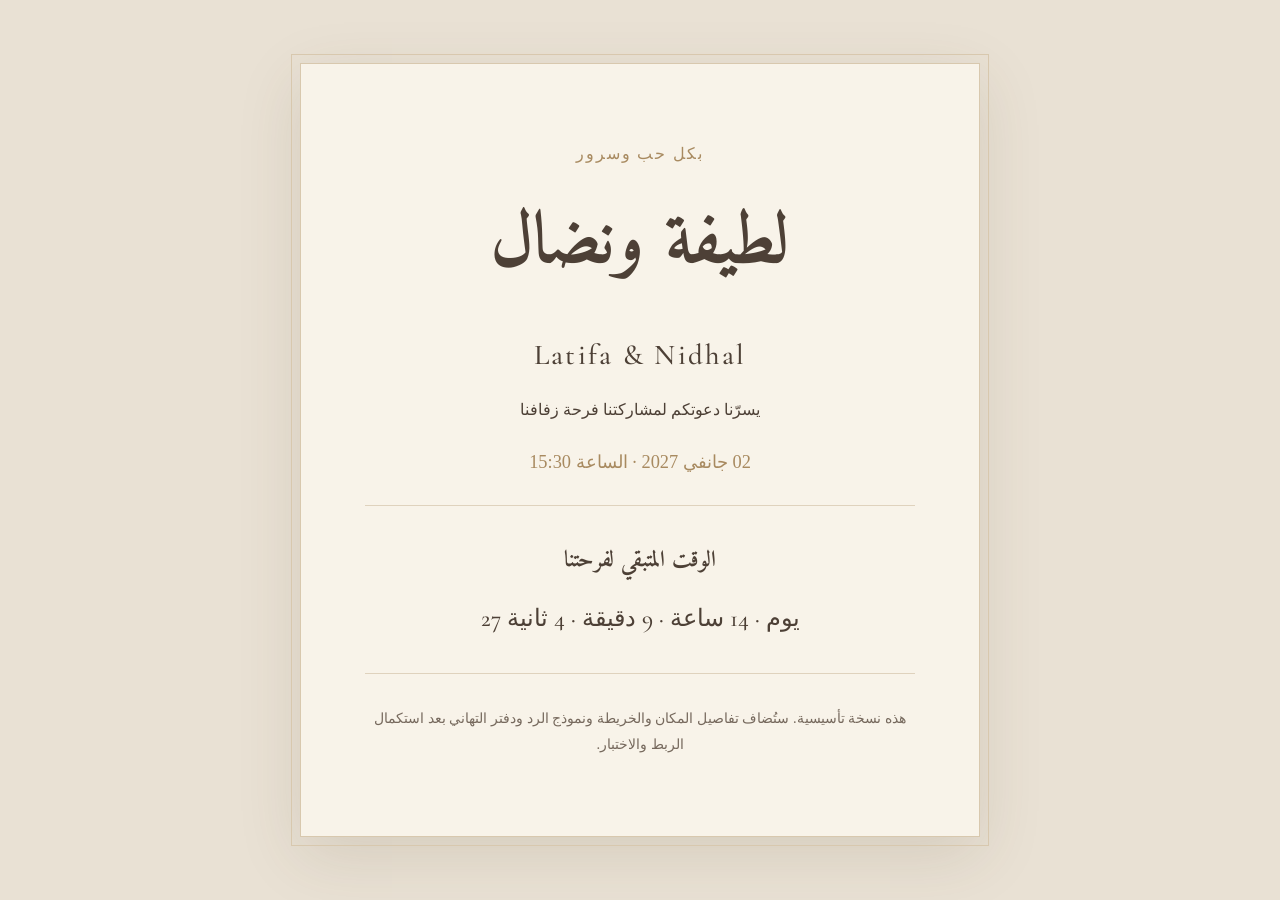
==== index.html @ d8f3ef2e "Add files via upload" ====
<!doctype html>
<html lang="ar" dir="rtl">
<head>
  <meta charset="utf-8">
  <meta name="viewport" content="width=device-width, initial-scale=1">
  <title>لطيفة ونضال | Latifa & Nidhal</title>
  <link rel="stylesheet" href="styles.css">
</head>
<body>
  <main class="invitation">
    <p class="eyebrow">بكل حب وسرور</p>
    <h1>لطيفة ونضال</h1>
    <p class="english">Latifa &amp; Nidhal</p>
    <p>يسرّنا دعوتكم لمشاركتنا فرحة زفافنا</p>
    <p class="date">02 جانفي 2027 · الساعة 15:30</p>
    <section class="countdown" aria-live="polite">
      <h2>الوقت المتبقي لفرحتنا</h2>
      <p id="countdown">قريباً…</p>
    </section>
    <p class="note">هذه نسخة تأسيسية. ستُضاف تفاصيل المكان والخريطة ونموذج الرد ودفتر التهاني بعد استكمال الربط والاختبار.</p>
  </main>
  <script src="config.js"></script>
  <script src="app.js"></script>
</body>
</html>
---- styles.css ----
@import url('https://fonts.googleapis.com/css2?family=Amiri:wght@400;700&family=Cormorant+Garamond:wght@400;500;600&display=swap');
:root { color-scheme: light; --paper:#f8f3e9; --ink:#4d4036; --gold:#a88a60; }
* { box-sizing:border-box; }
body { margin:0; min-height:100vh; display:grid; place-items:center; padding:24px; background:#e9e1d4; color:var(--ink); }
.invitation { width:min(100%,680px); padding:clamp(28px,7vw,64px); text-align:center; background:var(--paper); border:1px solid #d8c8ae; outline:1px solid #d8c8ae; outline-offset:8px; box-shadow:0 18px 60px #55452a22; }
.eyebrow { color:var(--gold); letter-spacing:.12em; }
h1 { margin:.25em 0; font:700 clamp(2.5rem,9vw,4.5rem) "Amiri",serif; }
.english { font:500 1.8rem "Cormorant Garamond",serif; letter-spacing:.08em; }
.date { margin:2rem 0; color:var(--gold); font-size:1.15rem; }
.countdown { margin:2rem auto; padding:1rem; border-block:1px solid #dfd2bd; }
.countdown h2 { font:700 1.4rem "Amiri",serif; }
#countdown { font:500 1.5rem "Cormorant Garamond",serif; direction:ltr; }
.note { margin-top:2rem; font-size:.9rem; line-height:1.8; color:#76695d; }
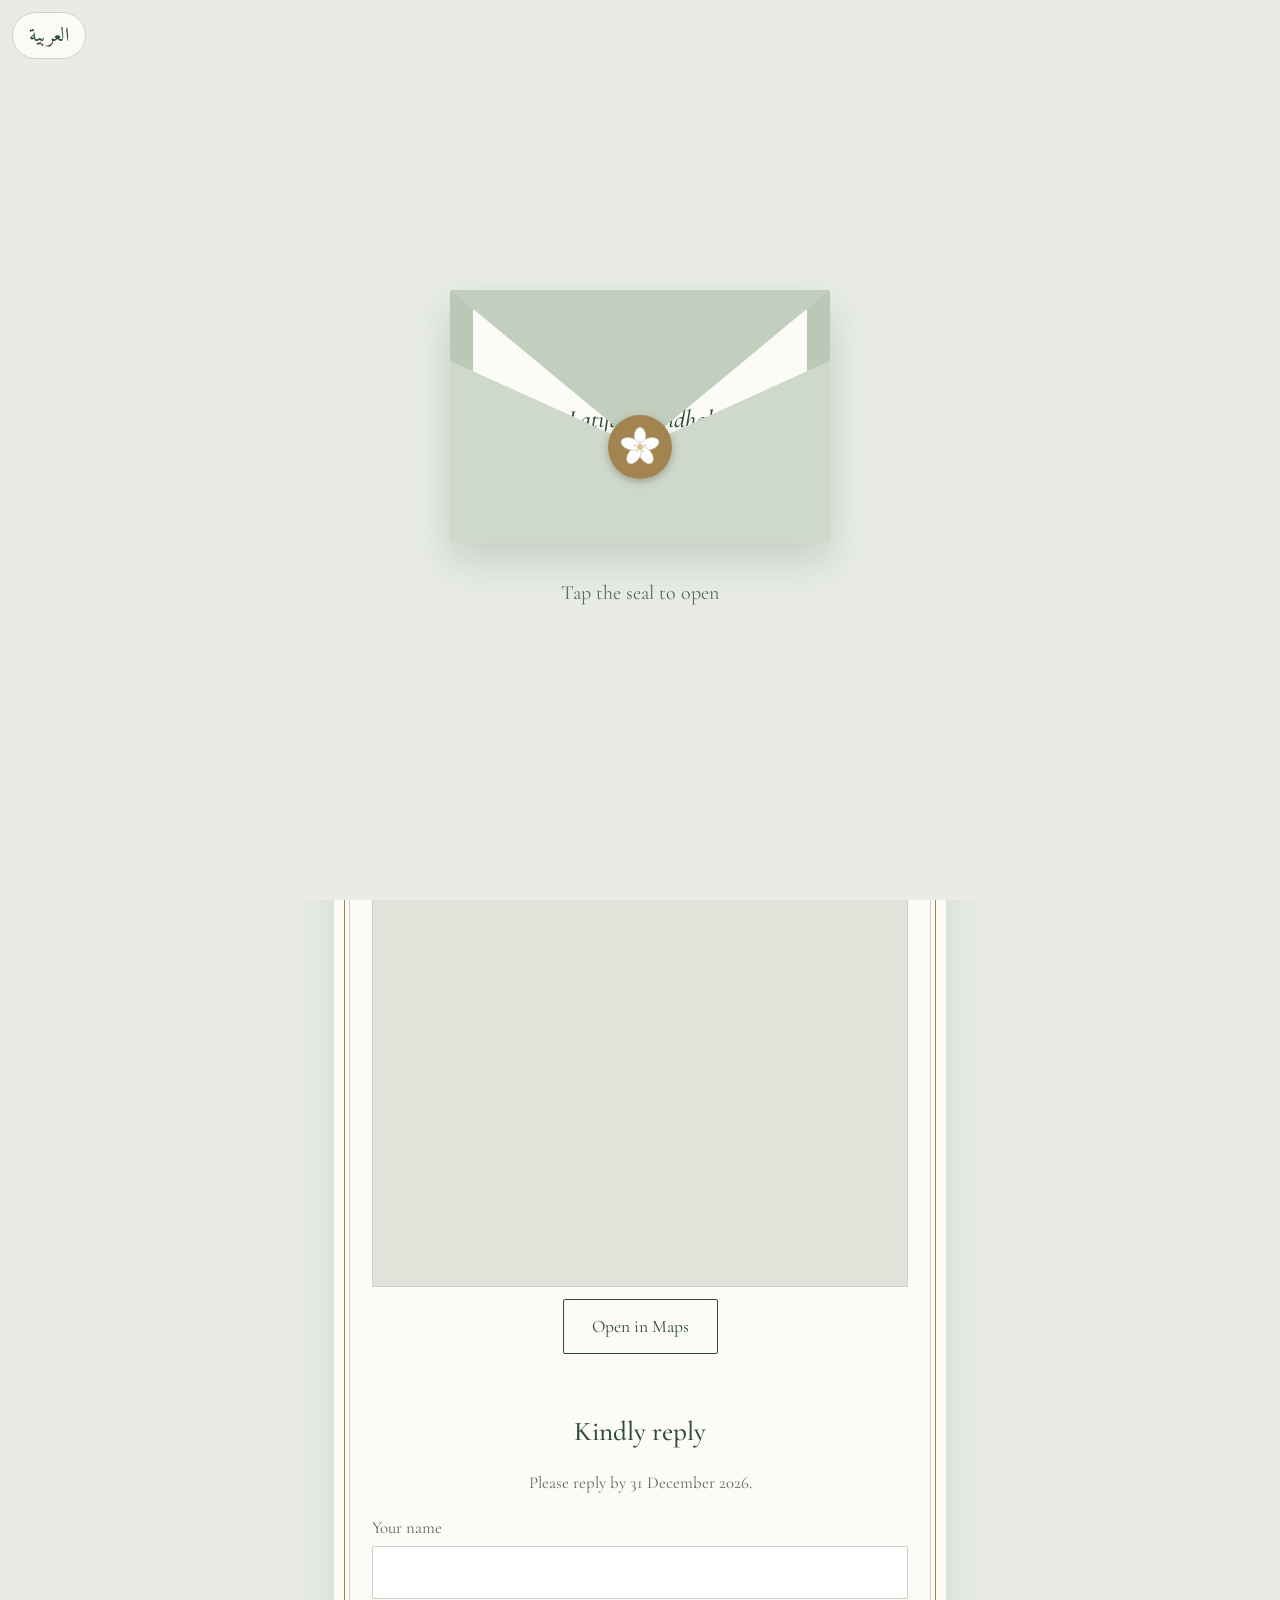
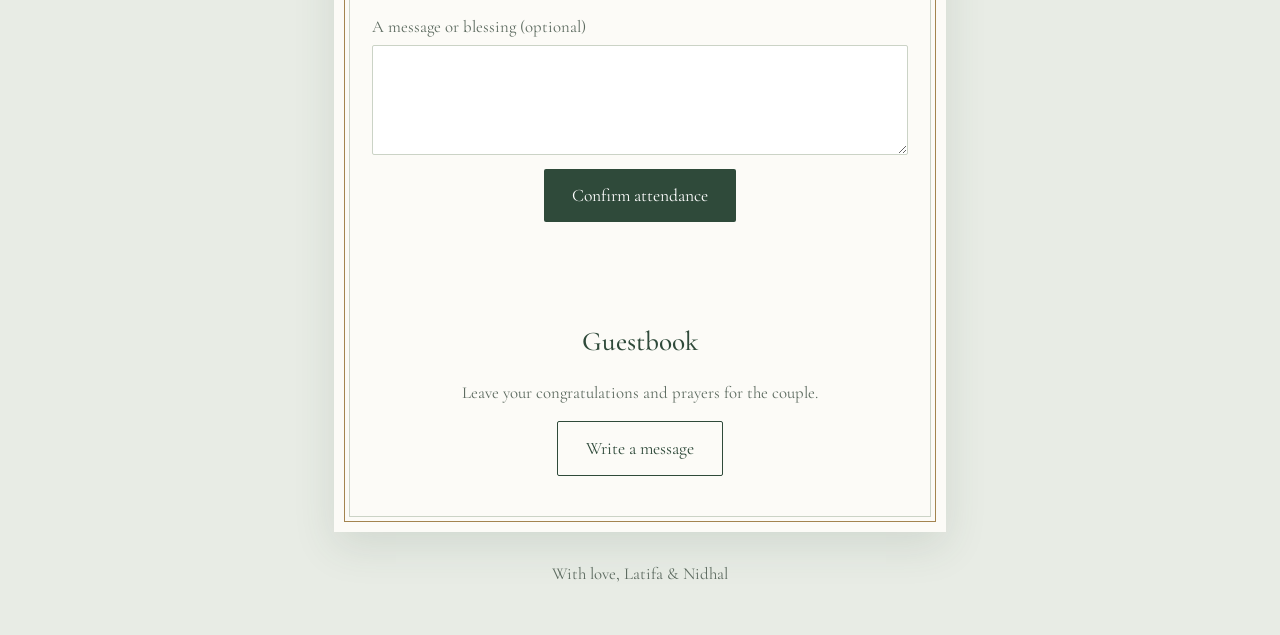
==== commit 86782048: "Add files via upload" ====
--- a/index.html
+++ b/index.html
@@ -1,25 +1,100 @@
-<!doctype html>
-<html lang="ar" dir="rtl">
+<!DOCTYPE html>
+<html lang="en" dir="ltr">
 <head>
-  <meta charset="utf-8">
-  <meta name="viewport" content="width=device-width, initial-scale=1">
-  <title>لطيفة ونضال | Latifa & Nidhal</title>
-  <link rel="stylesheet" href="styles.css">
+<meta charset="utf-8">
+<meta name="viewport" content="width=device-width, initial-scale=1">
+<title>Latifa & Nidhal · لطيفة ونضال</title>
+<meta name="description" content="Wedding invitation · دعوة زفاف">
+<link rel="preconnect" href="https://fonts.googleapis.com">
+<link rel="preconnect" href="https://fonts.gstatic.com" crossorigin>
+<link href="https://fonts.googleapis.com/css2?family=Amiri:wght@400;700&family=Cormorant+Garamond:ital,wght@0,400;0,500;0,600;1,400;1,500&display=swap" rel="stylesheet">
+<link rel="stylesheet" href="styles.css">
 </head>
-<body>
-  <main class="invitation">
-    <p class="eyebrow">بكل حب وسرور</p>
-    <h1>لطيفة ونضال</h1>
-    <p class="english">Latifa &amp; Nidhal</p>
-    <p>يسرّنا دعوتكم لمشاركتنا فرحة زفافنا</p>
-    <p class="date">02 جانفي 2027 · الساعة 15:30</p>
-    <section class="countdown" aria-live="polite">
-      <h2>الوقت المتبقي لفرحتنا</h2>
-      <p id="countdown">قريباً…</p>
-    </section>
-    <p class="note">هذه نسخة تأسيسية. ستُضاف تفاصيل المكان والخريطة ونموذج الرد ودفتر التهاني بعد استكمال الربط والاختبار.</p>
-  </main>
-  <script src="config.js"></script>
-  <script src="app.js"></script>
+<body class="locked">
+<svg width="0" height="0" style="position:absolute" aria-hidden="true"><defs>
+<symbol id="bloom" viewBox="-30 -30 60 60">
+<g fill="#fff" stroke="#b9c3b4" stroke-width=".8">
+<ellipse cx="0" cy="-14" rx="8" ry="13"/><ellipse cx="0" cy="-14" rx="8" ry="13" transform="rotate(72)"/><ellipse cx="0" cy="-14" rx="8" ry="13" transform="rotate(144)"/><ellipse cx="0" cy="-14" rx="8" ry="13" transform="rotate(216)"/><ellipse cx="0" cy="-14" rx="8" ry="13" transform="rotate(288)"/></g>
+<circle r="4" fill="#d9c28f"/><g fill="#a3844f"><circle cx="0" cy="-7" r=".9"/><circle cx="6.6" cy="-2" r=".9"/><circle cx="4" cy="5.6" r=".9"/><circle cx="-4" cy="5.6" r=".9"/><circle cx="-6.6" cy="-2" r=".9"/></g>
+</symbol></defs></svg>
+
+<div class="ctrl">
+<button id="lang" type="button" aria-label="Language">العربية</button>
+<button id="music" type="button" hidden data-i18n="musicOn">Music</button>
+</div>
+
+<div id="intro">
+<div>
+<div class="env" id="env">
+<div class="back"></div>
+<div class="card"><b data-i18n="names">Latifa &amp; Nidhal</b></div>
+<div class="front"></div>
+<div class="flap"></div>
+<button class="seal" id="seal" type="button" data-i18n-aria="open" aria-label="Open the invitation"><svg><use href="#bloom"/></svg></button>
+</div>
+<p data-i18n="tap">Tap the seal to open</p>
+</div>
+</div>
+
+<main>
+<div class="frame"><div class="frame-in"><div>
+
+<section>
+<svg class="bloom"><use href="#bloom"/></svg>
+<p class="small" data-i18n="invite">Together with their families</p>
+<h1 data-i18n="names">Latifa &amp; Nidhal</h1>
+<p data-i18n="invite2">invite you to celebrate their wedding</p>
+<p class="date" data-i18n="date">2 January 2027</p>
+<p data-i18n="time">at 3:30 PM</p>
+<div class="rule"></div>
+<p data-i18n="place">Flamingo Golf Course</p>
+<p class="small" data-i18n="city">Monastir, Tunisia</p>
+</section>
+
+<section>
+<h2 data-i18n="cdTitle">Counting down to our day</h2>
+<div class="cd" id="cd">
+<div><b id="d">0</b><span data-i18n="d">Days</span></div>
+<div><b id="h">00</b><span data-i18n="h">Hours</span></div>
+<div><b id="m">00</b><span data-i18n="m">Minutes</span></div>
+<div><b id="s">00</b><span data-i18n="s">Seconds</span></div>
+</div>
+</section>
+
+<section>
+<h2 data-i18n="where">The venue</h2>
+<div class="map"><iframe title="Map" loading="lazy" referrerpolicy="no-referrer-when-downgrade" src="https://www.google.com/maps?q=Flamingo+Golf+Course+Monastir+Tunisia&amp;z=14&amp;output=embed"></iframe></div>
+<a class="btn alt" target="_blank" rel="noopener" href="https://www.google.com/maps/search/?api=1&amp;query=Flamingo+Golf+Course+Monastir+Tunisia" data-i18n="openMap">Open in Maps</a>
+</section>
+
+<section>
+<h2 data-i18n="rsvpTitle">Kindly reply</h2>
+<p class="small" data-i18n="rsvpNote">Please reply by 31 December 2026.</p>
+<form id="rsvp">
+<label><span data-i18n="fName">Your name</span><input name="name" required minlength="2" maxlength="80" autocomplete="name"></label>
+<label><span data-i18n="fMsg">A message or blessing (optional)</span><textarea name="message" maxlength="600"></textarea></label>
+<button class="btn" type="submit" data-i18n="fBtn">Confirm attendance</button>
+<p class="msg" id="rsvpMsg" role="status"></p>
+</form>
+</section>
+
+<section>
+<h2 data-i18n="gbTitle">Guestbook</h2>
+<p class="small" data-i18n="gbText">Leave your congratulations and prayers for the couple.</p>
+<p style="margin-top:14px"><a class="btn alt" href="guestbook.html" data-i18n="gbBtn">Write a message</a></p>
+</section>
+
+<section id="photos" hidden>
+<h2 data-i18n="phTitle">Share your photos</h2>
+<p class="small" data-i18n="phText">Add the pictures you take at the celebration to our shared album.</p>
+<p style="margin-top:14px"><a class="btn alt" id="phLink" target="_blank" rel="noopener" href="#" data-i18n="phBtn">Open the album</a></p>
+</section>
+
+</div></div></div>
+<footer data-i18n="foot">With love, Latifa &amp; Nidhal</footer>
+</main>
+<audio id="bgm" loop preload="none"></audio>
+<script src="config.js"></script>
+<script src="app.js"></script>
 </body>
 </html>
--- a/styles.css
+++ b/styles.css
@@ -1,13 +1,66 @@
-@import url('https://fonts.googleapis.com/css2?family=Amiri:wght@400;700&family=Cormorant+Garamond:wght@400;500;600&display=swap');
-:root { color-scheme: light; --paper:#f8f3e9; --ink:#4d4036; --gold:#a88a60; }
-* { box-sizing:border-box; }
-body { margin:0; min-height:100vh; display:grid; place-items:center; padding:24px; background:#e9e1d4; color:var(--ink); }
-.invitation { width:min(100%,680px); padding:clamp(28px,7vw,64px); text-align:center; background:var(--paper); border:1px solid #d8c8ae; outline:1px solid #d8c8ae; outline-offset:8px; box-shadow:0 18px 60px #55452a22; }
-.eyebrow { color:var(--gold); letter-spacing:.12em; }
-h1 { margin:.25em 0; font:700 clamp(2.5rem,9vw,4.5rem) "Amiri",serif; }
-.english { font:500 1.8rem "Cormorant Garamond",serif; letter-spacing:.08em; }
-.date { margin:2rem 0; color:var(--gold); font-size:1.15rem; }
-.countdown { margin:2rem auto; padding:1rem; border-block:1px solid #dfd2bd; }
-.countdown h2 { font:700 1.4rem "Amiri",serif; }
-#countdown { font:500 1.5rem "Cormorant Garamond",serif; direction:ltr; }
-.note { margin-top:2rem; font-size:.9rem; line-height:1.8; color:#76695d; }
+:root{--mist:#e8ece5;--paper:#fcfbf7;--green:#2f4a3a;--brass:#a3844f;--ink:#26302a;--soft:#5d6b60;--line:#cbd3c6;--serif:'Cormorant Garamond','Amiri',Georgia,serif}
+[lang=ar]{--serif:'Amiri','Cormorant Garamond',serif}
+*{box-sizing:border-box}
+html{scroll-behavior:smooth}
+body{margin:0;background:var(--mist);color:var(--ink);font-family:var(--serif);font-size:20px;line-height:1.65;-webkit-text-size-adjust:100%}
+body.locked{overflow:hidden}
+h1,h2,h3,p{margin:0}
+a{color:var(--green)}
+button,input,textarea{font:inherit;color:inherit}
+:focus-visible{outline:2px solid var(--brass);outline-offset:3px}
+.bloom{width:56px;height:56px;display:block;margin:0 auto}
+
+/* top controls */
+.ctrl{position:fixed;top:12px;inset-inline:12px;display:flex;justify-content:space-between;z-index:60;pointer-events:none}
+.ctrl button{pointer-events:auto;background:rgba(252,251,247,.92);border:1px solid var(--line);border-radius:999px;padding:6px 16px;cursor:pointer;color:var(--green);min-height:40px}
+#music[hidden]{display:none}
+
+/* envelope */
+#intro{position:fixed;inset:0;z-index:50;display:grid;place-items:center;background:var(--mist);transition:opacity 1s ease .9s,visibility 0s linear 1.9s}
+#intro.done{opacity:0;visibility:hidden}
+#intro p{text-align:center;color:var(--soft);margin-top:34px}
+.env{position:relative;width:min(86vw,380px);aspect-ratio:3/2;perspective:1000px;direction:ltr}
+.env .back{position:absolute;inset:0;background:#bcc8b7;border-radius:3px;box-shadow:0 18px 40px rgba(47,74,58,.18)}
+.env .card{position:absolute;left:6%;right:6%;top:8%;bottom:6%;background:var(--paper);display:grid;place-content:center;text-align:center;z-index:2;transition:transform 1.1s cubic-bezier(.5,0,.2,1) .55s;padding:8px}
+.env .card b{font-weight:500;font-style:italic;font-size:1.55rem;color:var(--green)}
+.env .front{position:absolute;inset:0;background:#cfd9cb;clip-path:polygon(0 28%,50% 62%,100% 28%,100% 100%,0 100%);z-index:3}
+.env .flap{position:absolute;inset:0;background:#c3cfbe;clip-path:polygon(0 0,100% 0,50% 62%);transform-origin:50% 0;z-index:4;transition:transform .7s ease,z-index 0s .35s}
+.env .seal{position:absolute;left:50%;top:62%;width:64px;height:64px;margin:-32px 0 0 -32px;border-radius:50%;border:0;background:var(--brass);z-index:5;cursor:pointer;display:grid;place-items:center;transition:opacity .4s;box-shadow:0 3px 8px rgba(0,0,0,.25)}
+.env .seal svg{width:44px;height:44px}
+.env.open .flap{transform:rotateX(180deg);z-index:1}
+.env.open .seal{opacity:0;pointer-events:none}
+.env.open .card{transform:translateY(-70%) scale(1.04)}
+
+/* invitation */
+main{max-width:640px;margin:0 auto;padding:68px 14px 48px}
+.frame{background:var(--paper);padding:10px;box-shadow:0 14px 40px rgba(47,74,58,.12)}
+.frame-in{border:1px solid var(--brass);padding:4px}
+.frame-in>div{border:1px solid var(--line);padding:46px 22px 40px;text-align:center}
+section+section{margin-top:56px}
+.small{color:var(--soft);font-size:1.05rem}
+h1{font-weight:500;font-size:clamp(2.7rem,12vw,4.2rem);line-height:1.1;color:var(--green);margin:18px 0 10px;font-style:italic}
+[lang=ar] h1{font-style:normal;font-weight:700}
+h2{font-weight:500;font-size:1.7rem;color:var(--green);margin-bottom:14px}
+.date{font-size:1.6rem;margin-top:22px}
+.rule{width:64px;height:1px;background:var(--brass);margin:26px auto}
+
+.cd{display:grid;grid-template-columns:repeat(4,1fr);gap:6px;margin-top:6px}
+.cd div{border-top:1px solid var(--brass);padding-top:10px}
+.cd b{display:block;font-weight:500;font-size:clamp(2rem,10vw,3rem);line-height:1.1;color:var(--green);font-variant-numeric:tabular-nums;direction:ltr;unicode-bidi:isolate}
+.cd span{display:block;font-size:1.05rem;color:var(--soft)}
+
+.map{border:1px solid var(--line);margin:18px 0 12px;aspect-ratio:4/3;background:#dfe3da}
+.map iframe{width:100%;height:100%;border:0;display:block}
+
+form{display:grid;gap:14px;text-align:start;margin-top:18px}
+label{display:grid;gap:4px;font-size:1.05rem;color:var(--soft)}
+input,textarea{background:#fff;border:1px solid var(--line);border-radius:2px;padding:11px 12px;width:100%;font-size:1.1rem}
+textarea{min-height:110px;resize:vertical}
+.btn{display:inline-block;background:var(--green);color:#fff;text-decoration:none;border:0;border-radius:2px;padding:12px 28px;cursor:pointer;font-size:1.1rem;justify-self:center;min-height:46px}
+.btn:disabled{opacity:.6}
+.btn.alt{background:transparent;color:var(--green);border:1px solid var(--green)}
+.msg{min-height:1.6em;text-align:center;font-size:1.1rem}
+.msg.ok{color:var(--green)}.msg.bad{color:#8a3b2e}
+footer{text-align:center;color:var(--soft);margin-top:28px;font-size:1.05rem}
+.plain{max-width:640px;margin:0 auto;padding:68px 14px 48px}
+@media (prefers-reduced-motion:reduce){*{transition-duration:.01s!important;transition-delay:0s!important;scroll-behavior:auto!important}}
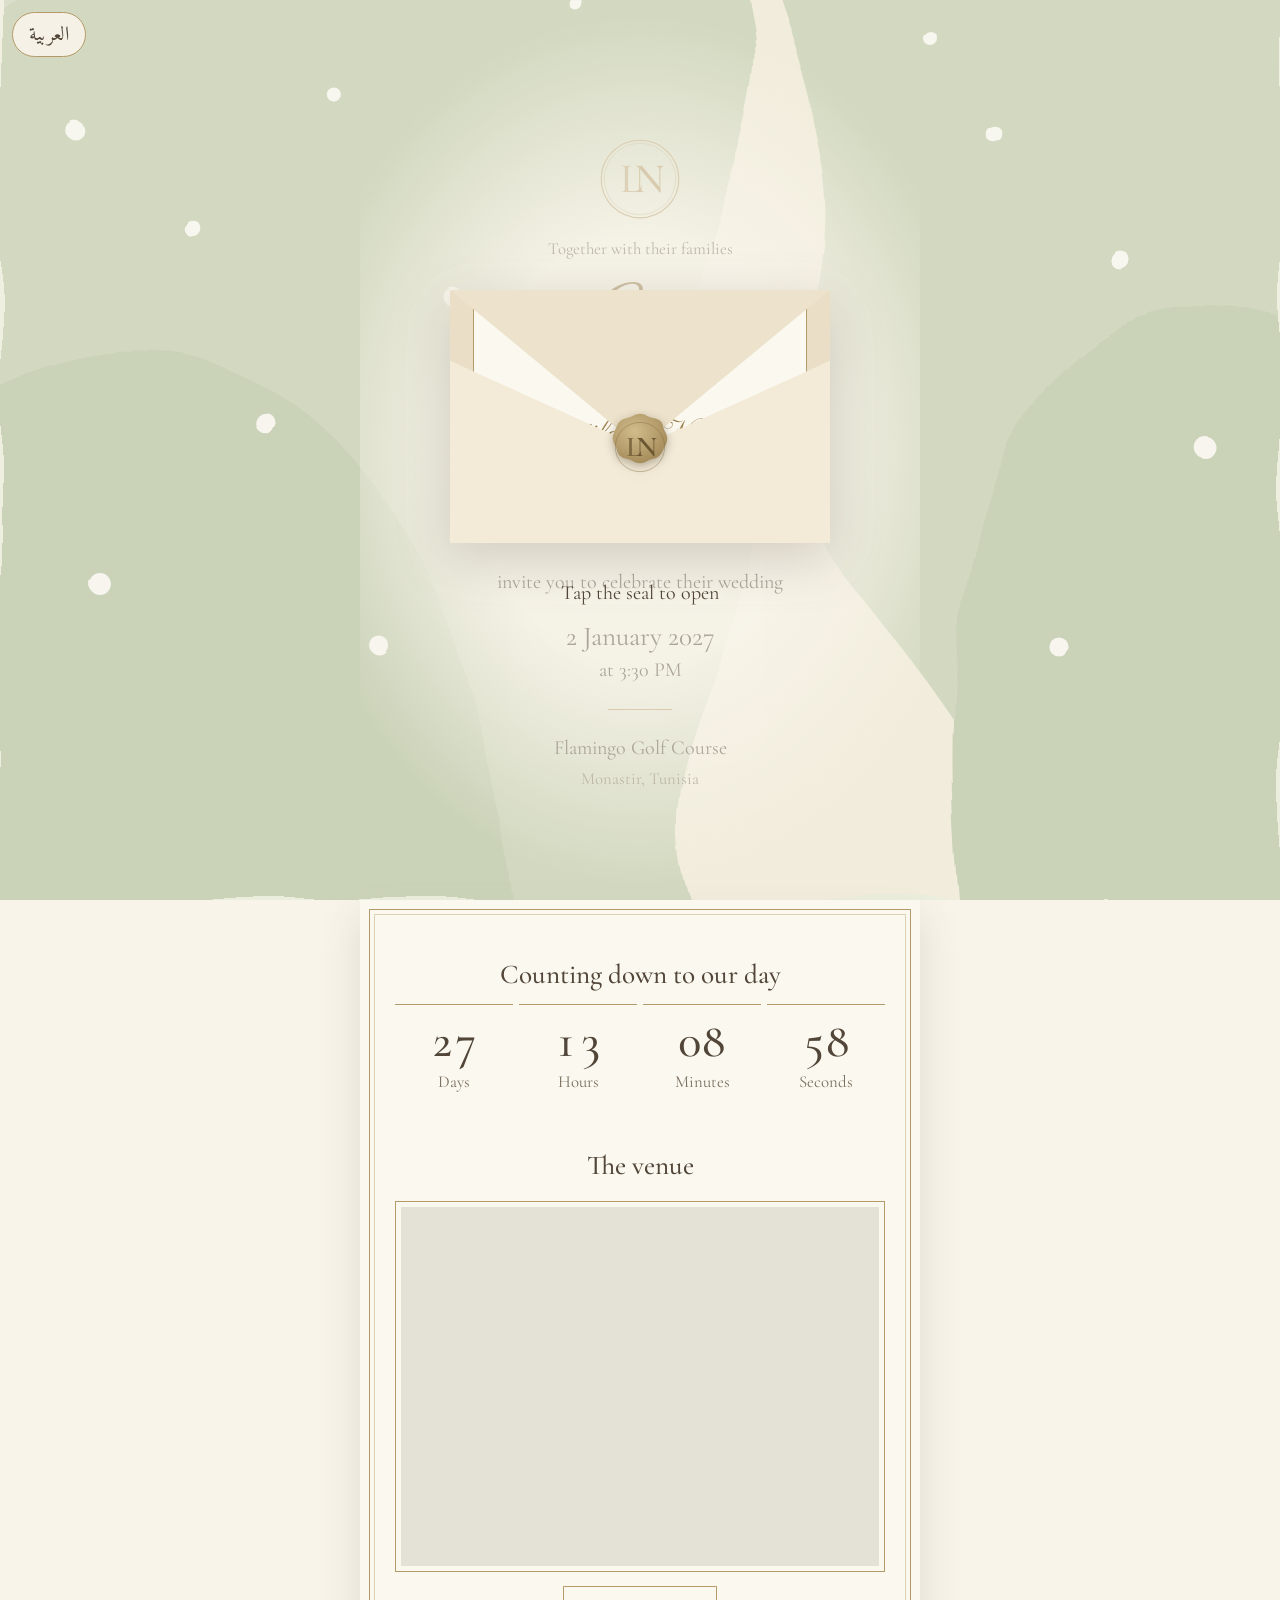
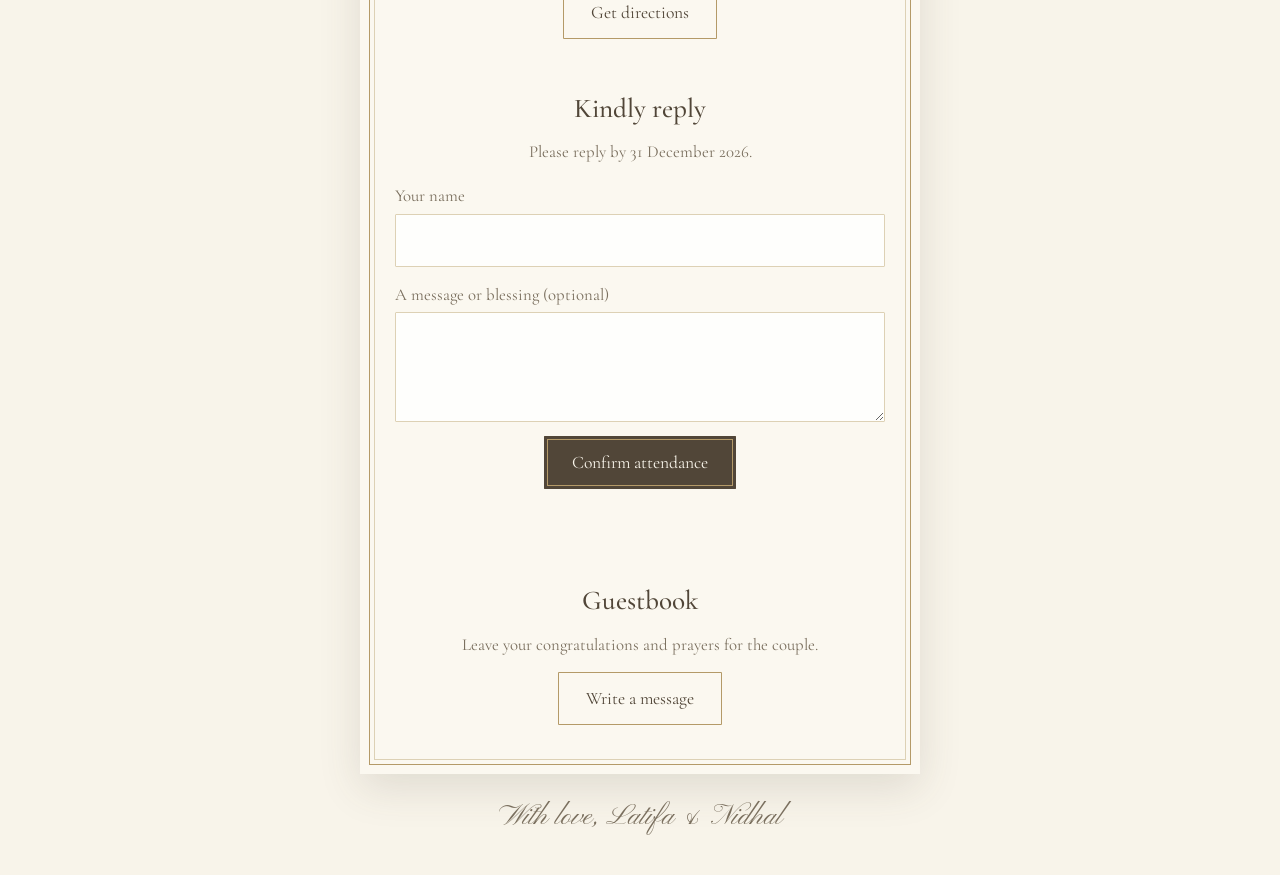
==== commit 179f99f3: "Add files via upload" ====
--- a/index.html
+++ b/index.html
@@ -7,42 +7,53 @@
 <meta name="description" content="Wedding invitation · دعوة زفاف">
 <link rel="preconnect" href="https://fonts.googleapis.com">
 <link rel="preconnect" href="https://fonts.gstatic.com" crossorigin>
-<link href="https://fonts.googleapis.com/css2?family=Amiri:wght@400;700&family=Cormorant+Garamond:ital,wght@0,400;0,500;0,600;1,400;1,500&display=swap" rel="stylesheet">
+<link href="https://fonts.googleapis.com/css2?family=Amiri:wght@400;700&family=Aref+Ruqaa:wght@400;700&family=Cormorant+Garamond:wght@400;500;600&family=Pinyon+Script&display=swap" rel="stylesheet">
 <link rel="stylesheet" href="styles.css">
 </head>
 <body class="locked">
+<img class="garden" src="garden.svg" alt="">
 <svg width="0" height="0" style="position:absolute" aria-hidden="true"><defs>
 <symbol id="bloom" viewBox="-30 -30 60 60">
-<g fill="#fff" stroke="#b9c3b4" stroke-width=".8">
+<g fill="#fff" stroke="#B9C3AE" stroke-width=".7">
 <ellipse cx="0" cy="-14" rx="8" ry="13"/><ellipse cx="0" cy="-14" rx="8" ry="13" transform="rotate(72)"/><ellipse cx="0" cy="-14" rx="8" ry="13" transform="rotate(144)"/><ellipse cx="0" cy="-14" rx="8" ry="13" transform="rotate(216)"/><ellipse cx="0" cy="-14" rx="8" ry="13" transform="rotate(288)"/></g>
-<circle r="4" fill="#d9c28f"/><g fill="#a3844f"><circle cx="0" cy="-7" r=".9"/><circle cx="6.6" cy="-2" r=".9"/><circle cx="4" cy="5.6" r=".9"/><circle cx="-4" cy="5.6" r=".9"/><circle cx="-6.6" cy="-2" r=".9"/></g>
+<circle r="4" fill="#E3D3A8"/><g fill="#B49A68"><circle cx="0" cy="-7" r=".9"/><circle cx="6.6" cy="-2" r=".9"/><circle cx="4" cy="5.6" r=".9"/><circle cx="-4" cy="5.6" r=".9"/><circle cx="-6.6" cy="-2" r=".9"/></g>
+</symbol>
+<symbol id="mono" viewBox="-40 -40 80 80">
+<circle r="37" fill="none" stroke="currentColor" stroke-width="1"/><circle r="34" fill="none" stroke="currentColor" stroke-width=".4"/>
+<g font-family="'Cormorant Garamond',Georgia,serif" font-weight="500" font-size="40" fill="currentColor" text-anchor="middle"><text x="-8" y="12" opacity=".8">L</text><text x="9" y="12">N</text></g>
+</symbol>
+<symbol id="seal" viewBox="-40 -40 80 80">
+<radialGradient id="gd" cx=".4" cy=".35" r=".8"><stop offset="0" stop-color="#D2BC8C"/><stop offset="1" stop-color="#9C8250"/></radialGradient>
+<path d="M0-39c6 0 9 4 15 5s11 3 12 9 5 9 5 15-3 9-5 14-6 9-12 10-9 5-15 5-9-4-15-5-11-4-12-10-5-8-5-14 3-10 5-15 6-8 12-9 9-5 15-5z" fill="url(#gd)"/>
+<circle r="29" fill="none" stroke="#7D6740" stroke-width=".8" opacity=".6"/>
+<g font-family="'Cormorant Garamond',Georgia,serif" font-weight="600" font-size="34" fill="#6B5731" text-anchor="middle"><text x="-7" y="11" opacity=".75">L</text><text x="8" y="11">N</text></g>
 </symbol></defs></svg>
 
 <div class="ctrl">
 <button id="lang" type="button" aria-label="Language">العربية</button>
-<button id="music" type="button" hidden data-i18n="musicOn">Music</button>
+<button id="music" type="button" hidden data-i18n="musicOn">Music on</button>
 </div>
 
 <div id="intro">
 <div>
 <div class="env" id="env">
 <div class="back"></div>
-<div class="card"><b data-i18n="names">Latifa &amp; Nidhal</b></div>
+<div class="card"><svg><use href="#mono"/></svg><b data-i18n="names">Latifa &amp; Nidhal</b></div>
 <div class="front"></div>
 <div class="flap"></div>
-<button class="seal" id="seal" type="button" data-i18n-aria="open" aria-label="Open the invitation"><svg><use href="#bloom"/></svg></button>
+<button class="seal" id="sealBtn" type="button" data-i18n-aria="open" aria-label="Open the invitation"><svg><use href="#seal"/></svg></button>
 </div>
 <p data-i18n="tap">Tap the seal to open</p>
 </div>
 </div>
 
+<div id="vines" aria-hidden="true"></div>
+
 <main>
-<div class="frame"><div class="frame-in"><div>
-
-<section>
-<svg class="bloom"><use href="#bloom"/></svg>
-<p class="small" data-i18n="invite">Together with their families</p>
-<h1 data-i18n="names">Latifa &amp; Nidhal</h1>
+<section class="hero">
+<svg class="mono"><use href="#mono"/></svg>
+<p class="small" style="margin-top:14px" data-i18n="invite">Together with their families</p>
+<h1><span class="nm" data-i18n="n1">Latifa</span><span class="amp" data-i18n="amp">&amp;</span><span class="nm" data-i18n="n2">Nidhal</span></h1>
 <p data-i18n="invite2">invite you to celebrate their wedding</p>
 <p class="date" data-i18n="date">2 January 2027</p>
 <p data-i18n="time">at 3:30 PM</p>
@@ -50,6 +61,8 @@
 <p data-i18n="place">Flamingo Golf Course</p>
 <p class="small" data-i18n="city">Monastir, Tunisia</p>
 </section>
+
+<div class="frame"><div class="frame-in"><div>
 
 <section>
 <h2 data-i18n="cdTitle">Counting down to our day</h2>
@@ -63,8 +76,8 @@
 
 <section>
 <h2 data-i18n="where">The venue</h2>
-<div class="map"><iframe title="Map" loading="lazy" referrerpolicy="no-referrer-when-downgrade" src="https://www.google.com/maps?q=Flamingo+Golf+Course+Monastir+Tunisia&amp;z=14&amp;output=embed"></iframe></div>
-<a class="btn alt" target="_blank" rel="noopener" href="https://www.google.com/maps/search/?api=1&amp;query=Flamingo+Golf+Course+Monastir+Tunisia" data-i18n="openMap">Open in Maps</a>
+<div class="map"><div><iframe title="Map" loading="lazy" referrerpolicy="no-referrer-when-downgrade" src="https://www.google.com/maps?q=Flamingo+Golf+Course+Monastir+Tunisia&amp;z=14&amp;output=embed"></iframe></div></div>
+<a class="btn alt" target="_blank" rel="noopener" href="https://www.google.com/maps/dir/?api=1&amp;destination=Flamingo+Golf+Course+Monastir+Tunisia" data-i18n="openMap">Get directions</a>
 </section>
 
 <section>
--- a/styles.css
+++ b/styles.css
@@ -1,66 +1,88 @@
-:root{--mist:#e8ece5;--paper:#fcfbf7;--green:#2f4a3a;--brass:#a3844f;--ink:#26302a;--soft:#5d6b60;--line:#cbd3c6;--serif:'Cormorant Garamond','Amiri',Georgia,serif}
-[lang=ar]{--serif:'Amiri','Cormorant Garamond',serif}
+:root{--ivory:#F8F4EA;--paper:#FBF8F0;--gold:#B49A68;--gold-d:#9A7F4D;--brown:#514638;--sage:#A9B79F;--leaf:#6F8460;--soft:#7a6f5e;--line:#DDD1B5;--serif:'Cormorant Garamond','Amiri',Georgia,serif;--script:'Pinyon Script','Cormorant Garamond',cursive}
+[lang=ar]{--serif:'Amiri','Cormorant Garamond',serif;--script:'Aref Ruqaa','Amiri',serif}
 *{box-sizing:border-box}
 html{scroll-behavior:smooth}
-body{margin:0;background:var(--mist);color:var(--ink);font-family:var(--serif);font-size:20px;line-height:1.65;-webkit-text-size-adjust:100%}
+body{margin:0;background:var(--ivory);color:var(--brown);font-family:var(--serif);font-size:20px;line-height:1.65;-webkit-text-size-adjust:100%;overflow-x:hidden}
 body.locked{overflow:hidden}
-h1,h2,h3,p{margin:0}
-a{color:var(--green)}
+body::before{content:"";position:fixed;inset:0;z-index:0;pointer-events:none;opacity:.5;mix-blend-mode:multiply;background:url("data:image/svg+xml,%3Csvg xmlns='http://www.w3.org/2000/svg' width='220' height='220'%3E%3Cfilter id='n'%3E%3CfeTurbulence type='fractalNoise' baseFrequency='.8' numOctaves='2' stitchTiles='stitch'/%3E%3CfeColorMatrix values='0 0 0 0 .55 0 0 0 0 .48 0 0 0 0 .36 0 0 0 .1 0'/%3E%3C/filter%3E%3Crect width='100%25' height='100%25' filter='url(%23n)'/%3E%3C/svg%3E")}
+.garden{position:fixed;inset:0;width:100%;height:100%;object-fit:cover;object-position:50% 100%;z-index:0}
+h1,h2,p{margin:0}
+a{color:var(--brown)}
 button,input,textarea{font:inherit;color:inherit}
-:focus-visible{outline:2px solid var(--brass);outline-offset:3px}
-.bloom{width:56px;height:56px;display:block;margin:0 auto}
+:focus-visible{outline:2px solid var(--gold);outline-offset:3px}
+.bloom{width:48px;height:48px;display:block;margin:0 auto}
+.mono{width:84px;height:84px;display:block;margin:0 auto;color:var(--gold)}
 
-/* top controls */
 .ctrl{position:fixed;top:12px;inset-inline:12px;display:flex;justify-content:space-between;z-index:60;pointer-events:none}
-.ctrl button{pointer-events:auto;background:rgba(252,251,247,.92);border:1px solid var(--line);border-radius:999px;padding:6px 16px;cursor:pointer;color:var(--green);min-height:40px}
-#music[hidden]{display:none}
+.ctrl button{pointer-events:auto;background:rgba(248,244,234,.92);border:1px solid var(--gold);border-radius:999px;padding:5px 16px;cursor:pointer;color:var(--brown);min-height:40px}
+#music[hidden],body.locked #music{visibility:hidden}
 
 /* envelope */
-#intro{position:fixed;inset:0;z-index:50;display:grid;place-items:center;background:var(--mist);transition:opacity 1s ease .9s,visibility 0s linear 1.9s}
+#intro{position:fixed;inset:0;z-index:50;display:grid;place-items:center;background:rgba(248,244,234,.55);transition:opacity 1.1s ease .9s,visibility 0s linear 2s}
 #intro.done{opacity:0;visibility:hidden}
-#intro p{text-align:center;color:var(--soft);margin-top:34px}
-.env{position:relative;width:min(86vw,380px);aspect-ratio:3/2;perspective:1000px;direction:ltr}
-.env .back{position:absolute;inset:0;background:#bcc8b7;border-radius:3px;box-shadow:0 18px 40px rgba(47,74,58,.18)}
-.env .card{position:absolute;left:6%;right:6%;top:8%;bottom:6%;background:var(--paper);display:grid;place-content:center;text-align:center;z-index:2;transition:transform 1.1s cubic-bezier(.5,0,.2,1) .55s;padding:8px}
-.env .card b{font-weight:500;font-style:italic;font-size:1.55rem;color:var(--green)}
-.env .front{position:absolute;inset:0;background:#cfd9cb;clip-path:polygon(0 28%,50% 62%,100% 28%,100% 100%,0 100%);z-index:3}
-.env .flap{position:absolute;inset:0;background:#c3cfbe;clip-path:polygon(0 0,100% 0,50% 62%);transform-origin:50% 0;z-index:4;transition:transform .7s ease,z-index 0s .35s}
-.env .seal{position:absolute;left:50%;top:62%;width:64px;height:64px;margin:-32px 0 0 -32px;border-radius:50%;border:0;background:var(--brass);z-index:5;cursor:pointer;display:grid;place-items:center;transition:opacity .4s;box-shadow:0 3px 8px rgba(0,0,0,.25)}
-.env .seal svg{width:44px;height:44px}
+#intro p{text-align:center;color:var(--brown);margin-top:34px;text-shadow:0 0 12px var(--ivory)}
+.env{position:relative;width:min(86vw,380px);aspect-ratio:3/2;perspective:1000px;direction:ltr;cursor:pointer;filter:drop-shadow(0 16px 26px rgba(81,70,56,.22))}
+.env .back{position:absolute;inset:0;background:#EADFC6;border-radius:2px}
+.env .card{position:absolute;left:6%;right:6%;top:7%;bottom:6%;background:var(--paper);border:1px solid var(--gold);display:grid;place-content:center;justify-items:center;text-align:center;z-index:2;transition:transform 1.2s cubic-bezier(.5,0,.2,1) .55s}
+.env .card svg{width:34px;height:34px;color:var(--gold)}
+.env .card b{font:400 2rem/1.1 var(--script);color:var(--gold-d)}
+.env .front{position:absolute;inset:0;background:#F3EBD8;clip-path:polygon(0 28%,50% 62%,100% 28%,100% 100%,0 100%);z-index:3}
+.env .flap{position:absolute;inset:0;background:#EDE2CB;clip-path:polygon(0 0,100% 0,50% 62%);transform-origin:50% 0;z-index:4;transition:transform .8s ease,z-index 0s .4s}
+.env .seal{position:absolute;left:50%;top:62%;width:68px;height:68px;margin:-34px 0 0 -34px;padding:0;border:0;background:none;z-index:5;cursor:pointer;transition:opacity .4s;filter:drop-shadow(0 3px 5px rgba(60,45,20,.35))}
+.env .seal svg{width:100%;height:100%}
 .env.open .flap{transform:rotateX(180deg);z-index:1}
 .env.open .seal{opacity:0;pointer-events:none}
-.env.open .card{transform:translateY(-70%) scale(1.04)}
+.env.open .card{transform:translateY(-72%) scale(1.04)}
 
-/* invitation */
-main{max-width:640px;margin:0 auto;padding:68px 14px 48px}
-.frame{background:var(--paper);padding:10px;box-shadow:0 14px 40px rgba(47,74,58,.12)}
-.frame-in{border:1px solid var(--brass);padding:4px}
-.frame-in>div{border:1px solid var(--line);padding:46px 22px 40px;text-align:center}
-section+section{margin-top:56px}
+/* climbing flowers */
+.vine{position:fixed;bottom:0;height:78vh;max-height:760px;aspect-ratio:84/600;z-index:1;pointer-events:none;opacity:0}
+.vine.l{left:-8px}.vine.r{right:-8px;transform:scaleX(-1)}
+body.grown .vine{opacity:1;transition:opacity .6s}
+.vine svg{width:100%;height:100%;overflow:visible}
+.stem{fill:none;stroke:var(--leaf);stroke-width:2;stroke-linecap:round;stroke-dasharray:1;stroke-dashoffset:1}
+.fl{transform-box:fill-box;transform-origin:center;transform:scale(0)}
+.sw{transform-box:fill-box;transform-origin:50% 100%}
+body.grown .stem{animation:grow 4.5s ease-out forwards;animation-delay:var(--d)}
+body.grown .fl{animation:bl 1.8s cubic-bezier(.2,.8,.2,1) forwards;animation-delay:var(--d)}
+body.grown .sw{animation:sway 8s ease-in-out 5s infinite alternate}
+@keyframes grow{to{stroke-dashoffset:0}}
+@keyframes bl{from{transform:scale(0) rotate(-40deg)}to{transform:scale(1) rotate(0)}}
+@keyframes sway{from{transform:rotate(-1.4deg)}to{transform:rotate(1.4deg)}}
+
+/* layout */
+main{position:relative;z-index:2;max-width:620px;margin:0 auto;padding:0 30px 40px}
+.hero{min-height:100svh;display:flex;flex-direction:column;justify-content:center;align-items:center;text-align:center;padding:70px 0 40px;background:radial-gradient(ellipse 80% 62% at 50% 50%,rgba(248,244,234,.93) 38%,rgba(248,244,234,0) 78%)}
 .small{color:var(--soft);font-size:1.05rem}
-h1{font-weight:500;font-size:clamp(2.7rem,12vw,4.2rem);line-height:1.1;color:var(--green);margin:18px 0 10px;font-style:italic}
-[lang=ar] h1{font-style:normal;font-weight:700}
-h2{font-weight:500;font-size:1.7rem;color:var(--green);margin-bottom:14px}
-.date{font-size:1.6rem;margin-top:22px}
-.rule{width:64px;height:1px;background:var(--brass);margin:26px auto}
-
-.cd{display:grid;grid-template-columns:repeat(4,1fr);gap:6px;margin-top:6px}
-.cd div{border-top:1px solid var(--brass);padding-top:10px}
-.cd b{display:block;font-weight:500;font-size:clamp(2rem,10vw,3rem);line-height:1.1;color:var(--green);font-variant-numeric:tabular-nums;direction:ltr;unicode-bidi:isolate}
+h1{display:grid;justify-items:center;margin:14px 0 10px;font:400 clamp(3.6rem,19vw,5.6rem)/1.02 var(--script);color:var(--gold-d)}
+h1 .nm::first-letter{font-size:1.28em}
+[lang=ar] h1{font-weight:700;font-size:clamp(3rem,15vw,4.6rem);line-height:1.35}
+[lang=ar] h1 .nm::first-letter{font-size:1em}
+h1 .amp{font-size:.5em;color:var(--gold);line-height:1}
+.date{font-size:1.7rem;margin-top:20px;line-height:1.3}
+.rule{width:64px;height:1px;background:var(--gold);margin:22px auto}
+h2{font-weight:500;font-size:1.7rem;color:var(--brown);margin-bottom:12px;line-height:1.3}
+.frame{background:rgba(251,248,240,.93);padding:9px;box-shadow:0 14px 40px rgba(81,70,56,.14)}
+.frame-in{border:1px solid var(--gold);padding:4px}
+.frame-in>div{border:1px solid var(--line);padding:42px 20px 34px;text-align:center}
+section+section{margin-top:52px}
+.cd{display:grid;grid-template-columns:repeat(4,1fr);gap:6px}
+.cd div{border-top:1px solid var(--gold);padding-top:10px}
+.cd b{display:block;font-weight:500;font-size:clamp(2rem,10vw,3rem);line-height:1.1;font-variant-numeric:tabular-nums;direction:ltr;unicode-bidi:isolate}
 .cd span{display:block;font-size:1.05rem;color:var(--soft)}
-
-.map{border:1px solid var(--line);margin:18px 0 12px;aspect-ratio:4/3;background:#dfe3da}
+.map{border:1px solid var(--gold);padding:5px;margin:18px 0 14px;background:var(--paper)}
+.map div{aspect-ratio:4/3;background:#e4e2d6}
 .map iframe{width:100%;height:100%;border:0;display:block}
-
-form{display:grid;gap:14px;text-align:start;margin-top:18px}
+form{display:grid;gap:14px;text-align:start;margin-top:16px}
 label{display:grid;gap:4px;font-size:1.05rem;color:var(--soft)}
-input,textarea{background:#fff;border:1px solid var(--line);border-radius:2px;padding:11px 12px;width:100%;font-size:1.1rem}
+input,textarea{background:rgba(255,255,255,.75);border:1px solid var(--line);border-radius:1px;padding:11px 12px;width:100%;font-size:1.1rem}
 textarea{min-height:110px;resize:vertical}
-.btn{display:inline-block;background:var(--green);color:#fff;text-decoration:none;border:0;border-radius:2px;padding:12px 28px;cursor:pointer;font-size:1.1rem;justify-self:center;min-height:46px}
+.btn{display:inline-block;background:var(--brown);color:var(--ivory);text-decoration:none;border:0;border-radius:1px;padding:12px 28px;cursor:pointer;font-size:1.1rem;justify-self:center;min-height:46px;box-shadow:inset 0 0 0 3px var(--brown),inset 0 0 0 4px var(--gold)}
 .btn:disabled{opacity:.6}
-.btn.alt{background:transparent;color:var(--green);border:1px solid var(--green)}
+.btn.alt{background:transparent;color:var(--brown);box-shadow:inset 0 0 0 1px var(--gold)}
 .msg{min-height:1.6em;text-align:center;font-size:1.1rem}
-.msg.ok{color:var(--green)}.msg.bad{color:#8a3b2e}
-footer{text-align:center;color:var(--soft);margin-top:28px;font-size:1.05rem}
-.plain{max-width:640px;margin:0 auto;padding:68px 14px 48px}
-@media (prefers-reduced-motion:reduce){*{transition-duration:.01s!important;transition-delay:0s!important;scroll-behavior:auto!important}}
+.msg.ok{color:var(--leaf)}.msg.bad{color:#8a3b2e}
+footer{text-align:center;color:var(--soft);margin-top:26px;font:400 1.8rem/1.2 var(--script)}
+.plain{position:relative;z-index:2;max-width:640px;margin:0 auto;padding:68px 14px 48px;background:var(--paper)}
+@media (prefers-reduced-motion:reduce){
+*{transition-duration:.01s!important;transition-delay:0s!important;scroll-behavior:auto!important}
+.stem{stroke-dashoffset:0;animation:none!important}.fl{transform:none;animation:none!important}.sw{animation:none!important}}
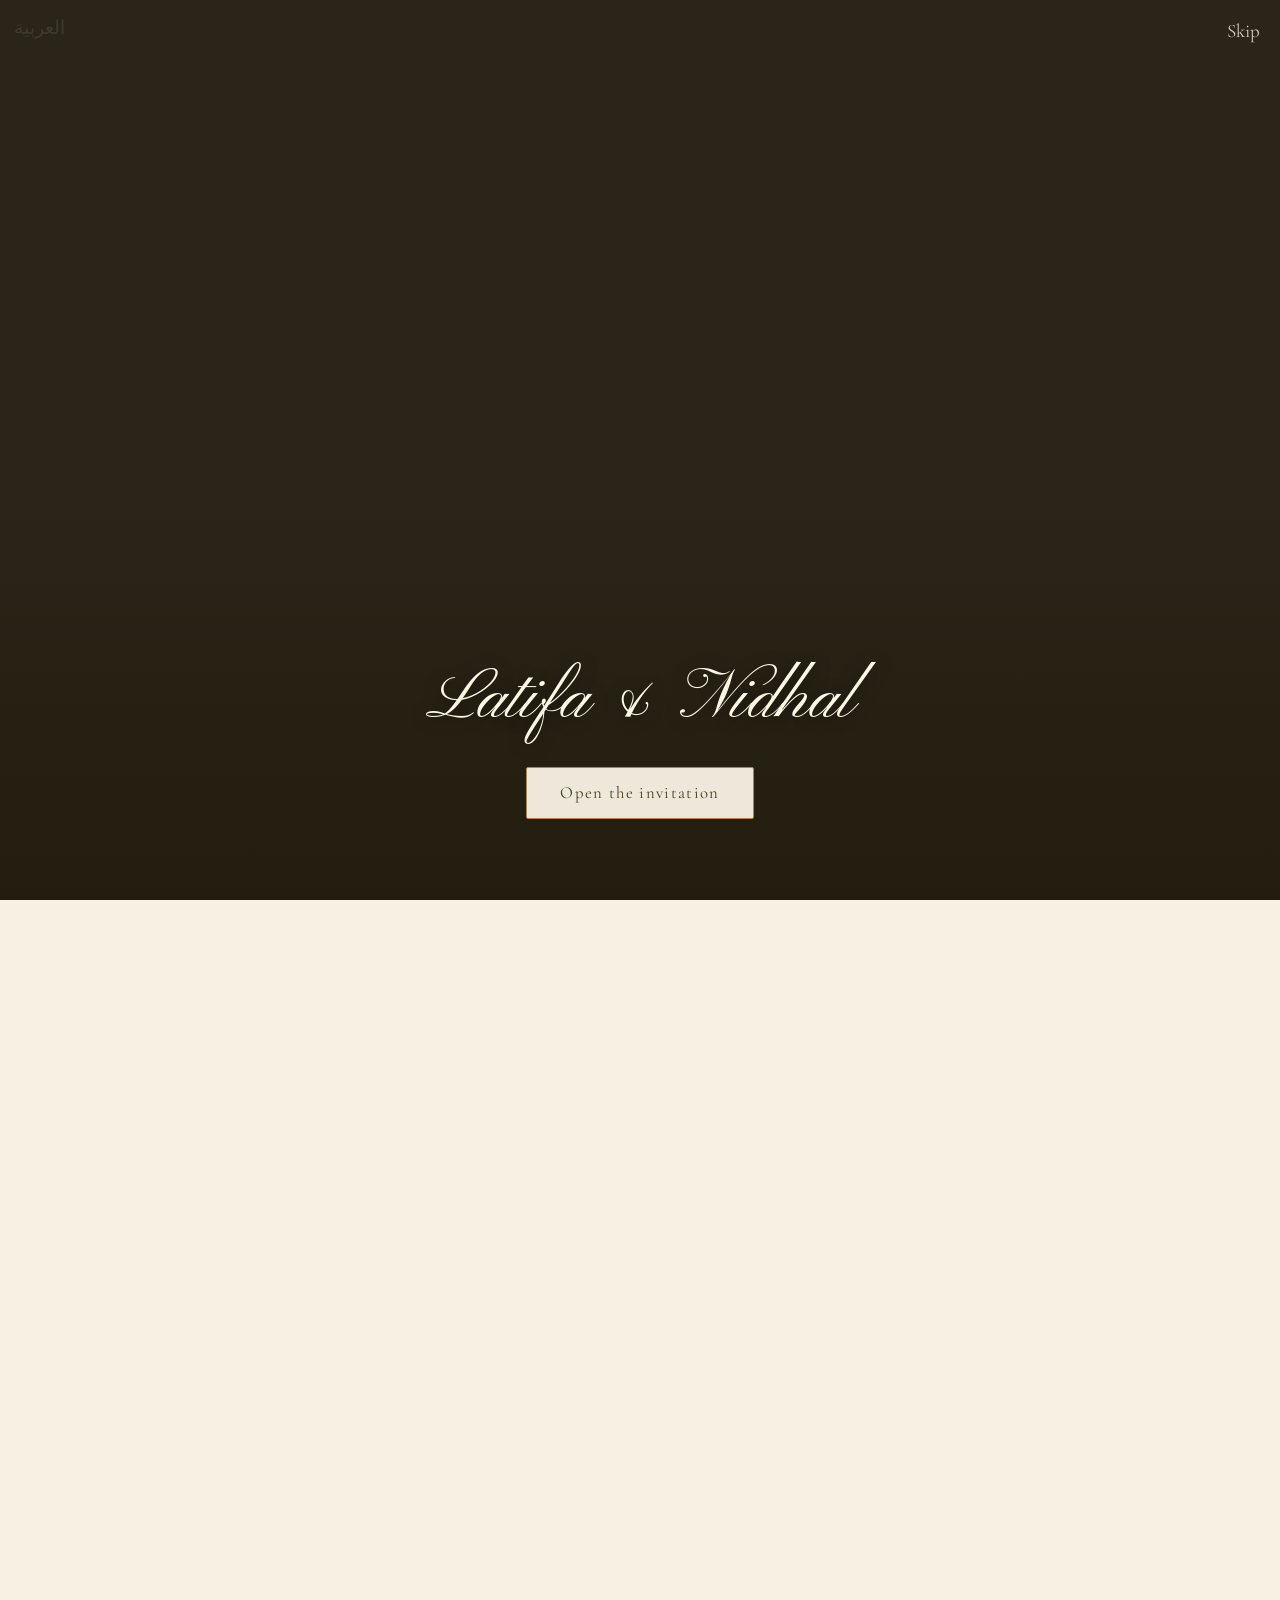
==== commit f4c4764d: "Add files via upload" ====
--- a/index.html
+++ b/index.html
@@ -1,113 +1,45 @@
-<!DOCTYPE html>
-<html lang="en" dir="ltr">
-<head>
-<meta charset="utf-8">
-<meta name="viewport" content="width=device-width, initial-scale=1">
-<title>Latifa & Nidhal · لطيفة ونضال</title>
-<meta name="description" content="Wedding invitation · دعوة زفاف">
-<link rel="preconnect" href="https://fonts.googleapis.com">
-<link rel="preconnect" href="https://fonts.gstatic.com" crossorigin>
-<link href="https://fonts.googleapis.com/css2?family=Amiri:wght@400;700&family=Aref+Ruqaa:wght@400;700&family=Cormorant+Garamond:wght@400;500;600&family=Pinyon+Script&display=swap" rel="stylesheet">
-<link rel="stylesheet" href="styles.css">
-</head>
-<body class="locked">
-<img class="garden" src="garden.svg" alt="">
-<svg width="0" height="0" style="position:absolute" aria-hidden="true"><defs>
-<symbol id="bloom" viewBox="-30 -30 60 60">
-<g fill="#fff" stroke="#B9C3AE" stroke-width=".7">
-<ellipse cx="0" cy="-14" rx="8" ry="13"/><ellipse cx="0" cy="-14" rx="8" ry="13" transform="rotate(72)"/><ellipse cx="0" cy="-14" rx="8" ry="13" transform="rotate(144)"/><ellipse cx="0" cy="-14" rx="8" ry="13" transform="rotate(216)"/><ellipse cx="0" cy="-14" rx="8" ry="13" transform="rotate(288)"/></g>
-<circle r="4" fill="#E3D3A8"/><g fill="#B49A68"><circle cx="0" cy="-7" r=".9"/><circle cx="6.6" cy="-2" r=".9"/><circle cx="4" cy="5.6" r=".9"/><circle cx="-4" cy="5.6" r=".9"/><circle cx="-6.6" cy="-2" r=".9"/></g>
-</symbol>
-<symbol id="mono" viewBox="-40 -40 80 80">
-<circle r="37" fill="none" stroke="currentColor" stroke-width="1"/><circle r="34" fill="none" stroke="currentColor" stroke-width=".4"/>
-<g font-family="'Cormorant Garamond',Georgia,serif" font-weight="500" font-size="40" fill="currentColor" text-anchor="middle"><text x="-8" y="12" opacity=".8">L</text><text x="9" y="12">N</text></g>
-</symbol>
-<symbol id="seal" viewBox="-40 -40 80 80">
-<radialGradient id="gd" cx=".4" cy=".35" r=".8"><stop offset="0" stop-color="#D2BC8C"/><stop offset="1" stop-color="#9C8250"/></radialGradient>
-<path d="M0-39c6 0 9 4 15 5s11 3 12 9 5 9 5 15-3 9-5 14-6 9-12 10-9 5-15 5-9-4-15-5-11-4-12-10-5-8-5-14 3-10 5-15 6-8 12-9 9-5 15-5z" fill="url(#gd)"/>
-<circle r="29" fill="none" stroke="#7D6740" stroke-width=".8" opacity=".6"/>
-<g font-family="'Cormorant Garamond',Georgia,serif" font-weight="600" font-size="34" fill="#6B5731" text-anchor="middle"><text x="-7" y="11" opacity=".75">L</text><text x="8" y="11">N</text></g>
-</symbol></defs></svg>
-
-<div class="ctrl">
-<button id="lang" type="button" aria-label="Language">العربية</button>
-<button id="music" type="button" hidden data-i18n="musicOn">Music on</button>
+<!DOCTYPE html><html lang="en" dir="ltr"><head><meta charset="utf-8"><title>Latifa & Nidhal</title>
+<meta name="viewport" content="width=device-width, initial-scale=1, viewport-fit=cover">
+<meta name="theme-color" content="#f7f1e3"><meta property="og:image" content="/images/invitation.jpg">
+<link href="https://fonts.googleapis.com/css2?family=Pinyon+Script&family=Cormorant+Garamond:ital,wght@0,400;0,500;1,400&family=Amiri:wght@400;700&family=Aref+Ruqaa:wght@700&display=swap" rel="stylesheet">
+<link rel="stylesheet" href="/styles.css"></head><body>
+<div id="lang"><button id="lb" type="button">العربية</button></div><button id="snd" type="button" aria-label="Sound">♪</button>
+<div id="intro">
+ <div class="l" style="background-image:url(/images/golf.jpg)"></div>
+ <div class="l" style="background-image:url(/images/arch.jpg)"></div>
+ <div class="l" style="background-image:url(/images/gate.jpg)"></div>
+ <button id="gate" type="button" aria-label="Open the gate"></button>
+ <button id="skip" type="button" data-i="skip">Skip</button>
+ <div id="ctl"><div class="script" data-i="names">Latifa &amp; Nidhal</div><button class="b" id="enter" type="button" data-i="enter">Open the invitation</button></div>
 </div>
-
-<div id="intro">
-<div>
-<div class="env" id="env">
-<div class="back"></div>
-<div class="card"><svg><use href="#mono"/></svg><b data-i18n="names">Latifa &amp; Nidhal</b></div>
-<div class="front"></div>
-<div class="flap"></div>
-<button class="seal" id="sealBtn" type="button" data-i18n-aria="open" aria-label="Open the invitation"><svg><use href="#seal"/></svg></button>
-</div>
-<p data-i18n="tap">Tap the seal to open</p>
-</div>
-</div>
-
-<div id="vines" aria-hidden="true"></div>
-
-<main>
-<section class="hero">
-<svg class="mono"><use href="#mono"/></svg>
-<p class="small" style="margin-top:14px" data-i18n="invite">Together with their families</p>
-<h1><span class="nm" data-i18n="n1">Latifa</span><span class="amp" data-i18n="amp">&amp;</span><span class="nm" data-i18n="n2">Nidhal</span></h1>
-<p data-i18n="invite2">invite you to celebrate their wedding</p>
-<p class="date" data-i18n="date">2 January 2027</p>
-<p data-i18n="time">at 3:30 PM</p>
-<div class="rule"></div>
-<p data-i18n="place">Flamingo Golf Course</p>
-<p class="small" data-i18n="city">Monastir, Tunisia</p>
-</section>
-
-<div class="frame"><div class="frame-in"><div>
-
-<section>
-<h2 data-i18n="cdTitle">Counting down to our day</h2>
-<div class="cd" id="cd">
-<div><b id="d">0</b><span data-i18n="d">Days</span></div>
-<div><b id="h">00</b><span data-i18n="h">Hours</span></div>
-<div><b id="m">00</b><span data-i18n="m">Minutes</span></div>
-<div><b id="s">00</b><span data-i18n="s">Seconds</span></div>
-</div>
-</section>
-
-<section>
-<h2 data-i18n="where">The venue</h2>
-<div class="map"><div><iframe title="Map" loading="lazy" referrerpolicy="no-referrer-when-downgrade" src="https://www.google.com/maps?q=Flamingo+Golf+Course+Monastir+Tunisia&amp;z=14&amp;output=embed"></iframe></div></div>
-<a class="btn alt" target="_blank" rel="noopener" href="https://www.google.com/maps/dir/?api=1&amp;destination=Flamingo+Golf+Course+Monastir+Tunisia" data-i18n="openMap">Get directions</a>
-</section>
-
-<section>
-<h2 data-i18n="rsvpTitle">Kindly reply</h2>
-<p class="small" data-i18n="rsvpNote">Please reply by 31 December 2026.</p>
-<form id="rsvp">
-<label><span data-i18n="fName">Your name</span><input name="name" required minlength="2" maxlength="80" autocomplete="name"></label>
-<label><span data-i18n="fMsg">A message or blessing (optional)</span><textarea name="message" maxlength="600"></textarea></label>
-<button class="btn" type="submit" data-i18n="fBtn">Confirm attendance</button>
-<p class="msg" id="rsvpMsg" role="status"></p>
-</form>
-</section>
-
-<section>
-<h2 data-i18n="gbTitle">Guestbook</h2>
-<p class="small" data-i18n="gbText">Leave your congratulations and prayers for the couple.</p>
-<p style="margin-top:14px"><a class="btn alt" href="guestbook.html" data-i18n="gbBtn">Write a message</a></p>
-</section>
-
-<section id="photos" hidden>
-<h2 data-i18n="phTitle">Share your photos</h2>
-<p class="small" data-i18n="phText">Add the pictures you take at the celebration to our shared album.</p>
-<p style="margin-top:14px"><a class="btn alt" id="phLink" target="_blank" rel="noopener" href="#" data-i18n="phBtn">Open the album</a></p>
-</section>
-
-</div></div></div>
-<footer data-i18n="foot">With love, Latifa &amp; Nidhal</footer>
+<main id="main" style="--hero:url(/images/invitation.jpg)">
+ <header class="hero"><div>
+  <img class="seal" alt="L&amp;N" src="/images/seal.jpg">
+  <p class="fine" data-i="t1">Together with their families,</p>
+  <h1 class="script" data-i="names">Latifa &amp; Nidhal</h1>
+  <p class="fine" data-i="t2"></p>
+  <p class="date" data-i="date">02 January 2027</p>
+  <p data-i="venue">Flamingo Golf Course, Monastir, Tunisia</p>
+ </div></header>
+ <section class="s"><h2 data-i="cdh">Until we celebrate</h2><div id="cd"></div></section>
+ <section class="s"><img class="pic" alt="" src="/images/arch.jpg"><h2 data-i="prog">The Day</h2>
+  <ol class="tl"><li><time>3:30 PM</time><span data-i="p1">Guest Reception</span></li><li><time>4:00 PM</time><span data-i="p2">Marriage Ceremony</span></li><li><time>4:30 PM</time><span data-i="p3">Photography</span></li><li><time>6:00 PM</time><span data-i="p4">Musical Celebration</span></li></ol></section>
+ <section class="s"><img class="pic" alt="" src="/images/golf.jpg"><h2 data-i="loc">Location</h2><p data-i="venue">Flamingo Golf Course, Monastir, Tunisia</p>
+  <iframe id="map" title="Map" loading="lazy"></iframe>
+  <a class="l2" id="dirl" target="_blank" rel="noopener" data-i="dir">Get directions</a></section>
+ <section class="s" id="rsvp"><h2 data-i="rs">Kindly reply</h2><p data-i="rsd">Please reply by 31 December 2026.</p>
+  <form id="rf"><input type="text" id="rn" required minlength="2" maxlength="80" autocomplete="name" data-p="fn" placeholder="Full name">
+   <div class="row"><label><input type="radio" name="a" value="yes" checked> <span data-i="acc">Joyfully accept</span></label><label><input type="radio" name="a" value="no"> <span data-i="dec">Regretfully decline</span></label></div>
+   <textarea id="rm" rows="3" maxlength="400" data-p="bl" placeholder="A prayer or blessing (optional)"></textarea>
+   <button class="b" type="submit" data-i="send">Send reply</button><div class="msg" id="rmsg" role="status"></div></form></section>
+ <section class="s" id="wishes"><h2 data-i="wl">Words of Love</h2>
+  <form id="gf"><input type="text" id="gn" required minlength="2" maxlength="80" data-p="yn" placeholder="Your name"><textarea id="gm" rows="3" required minlength="2" maxlength="400" data-p="wp" placeholder="Write your wishes"></textarea><button class="b" type="submit" data-i="send2">Send for review</button><div class="msg" id="gmsg" role="status"></div></form>
+  <div class="wall" id="wall"></div></section>
+ <section class="s" id="voices"><h2 data-i="vl">Voices of Love</h2><p class="fine" data-i="vs">Every voice tells a story of love.</p>
+  <div class="rec"><p id="vnote" data-i="vlock">Reply to the invitation first to record a message.</p>
+   <div id="vui" hidden><button class="b" id="vr" type="button" data-i="rec">Record</button><audio id="va" controls hidden></audio>
+   <div id="vact" hidden><button class="b" id="vs2" type="button" data-i="vsend">Send</button> <button class="b" id="vre" type="button" data-i="again">Record again</button></div></div><div class="msg" id="vmsg" role="status"></div></div>
+  <div class="wall" id="vwall"></div></section>
+ <footer><span data-i="foot">With love, Latifa &amp; Nidhal</span><br><a class="l2 pl" id="photol" hidden target="_blank" rel="noopener" data-i="photos">Share your wedding photos</a></footer>
 </main>
-<audio id="bgm" loop preload="none"></audio>
-<script src="config.js"></script>
-<script src="app.js"></script>
-</body>
-</html>
+<script src="/config.js"></script><script src="/app.js"></script></body></html>
--- a/styles.css
+++ b/styles.css
@@ -1,88 +1,59 @@
-:root{--ivory:#F8F4EA;--paper:#FBF8F0;--gold:#B49A68;--gold-d:#9A7F4D;--brown:#514638;--sage:#A9B79F;--leaf:#6F8460;--soft:#7a6f5e;--line:#DDD1B5;--serif:'Cormorant Garamond','Amiri',Georgia,serif;--script:'Pinyon Script','Cormorant Garamond',cursive}
-[lang=ar]{--serif:'Amiri','Cormorant Garamond',serif;--script:'Aref Ruqaa','Amiri',serif}
-*{box-sizing:border-box}
-html{scroll-behavior:smooth}
-body{margin:0;background:var(--ivory);color:var(--brown);font-family:var(--serif);font-size:20px;line-height:1.65;-webkit-text-size-adjust:100%;overflow-x:hidden}
-body.locked{overflow:hidden}
-body::before{content:"";position:fixed;inset:0;z-index:0;pointer-events:none;opacity:.5;mix-blend-mode:multiply;background:url("data:image/svg+xml,%3Csvg xmlns='http://www.w3.org/2000/svg' width='220' height='220'%3E%3Cfilter id='n'%3E%3CfeTurbulence type='fractalNoise' baseFrequency='.8' numOctaves='2' stitchTiles='stitch'/%3E%3CfeColorMatrix values='0 0 0 0 .55 0 0 0 0 .48 0 0 0 0 .36 0 0 0 .1 0'/%3E%3C/filter%3E%3Crect width='100%25' height='100%25' filter='url(%23n)'/%3E%3C/svg%3E")}
-.garden{position:fixed;inset:0;width:100%;height:100%;object-fit:cover;object-position:50% 100%;z-index:0}
-h1,h2,p{margin:0}
-a{color:var(--brown)}
-button,input,textarea{font:inherit;color:inherit}
-:focus-visible{outline:2px solid var(--gold);outline-offset:3px}
-.bloom{width:48px;height:48px;display:block;margin:0 auto}
-.mono{width:84px;height:84px;display:block;margin:0 auto;color:var(--gold)}
-
-.ctrl{position:fixed;top:12px;inset-inline:12px;display:flex;justify-content:space-between;z-index:60;pointer-events:none}
-.ctrl button{pointer-events:auto;background:rgba(248,244,234,.92);border:1px solid var(--gold);border-radius:999px;padding:5px 16px;cursor:pointer;color:var(--brown);min-height:40px}
-#music[hidden],body.locked #music{visibility:hidden}
-
-/* envelope */
-#intro{position:fixed;inset:0;z-index:50;display:grid;place-items:center;background:rgba(248,244,234,.55);transition:opacity 1.1s ease .9s,visibility 0s linear 2s}
-#intro.done{opacity:0;visibility:hidden}
-#intro p{text-align:center;color:var(--brown);margin-top:34px;text-shadow:0 0 12px var(--ivory)}
-.env{position:relative;width:min(86vw,380px);aspect-ratio:3/2;perspective:1000px;direction:ltr;cursor:pointer;filter:drop-shadow(0 16px 26px rgba(81,70,56,.22))}
-.env .back{position:absolute;inset:0;background:#EADFC6;border-radius:2px}
-.env .card{position:absolute;left:6%;right:6%;top:7%;bottom:6%;background:var(--paper);border:1px solid var(--gold);display:grid;place-content:center;justify-items:center;text-align:center;z-index:2;transition:transform 1.2s cubic-bezier(.5,0,.2,1) .55s}
-.env .card svg{width:34px;height:34px;color:var(--gold)}
-.env .card b{font:400 2rem/1.1 var(--script);color:var(--gold-d)}
-.env .front{position:absolute;inset:0;background:#F3EBD8;clip-path:polygon(0 28%,50% 62%,100% 28%,100% 100%,0 100%);z-index:3}
-.env .flap{position:absolute;inset:0;background:#EDE2CB;clip-path:polygon(0 0,100% 0,50% 62%);transform-origin:50% 0;z-index:4;transition:transform .8s ease,z-index 0s .4s}
-.env .seal{position:absolute;left:50%;top:62%;width:68px;height:68px;margin:-34px 0 0 -34px;padding:0;border:0;background:none;z-index:5;cursor:pointer;transition:opacity .4s;filter:drop-shadow(0 3px 5px rgba(60,45,20,.35))}
-.env .seal svg{width:100%;height:100%}
-.env.open .flap{transform:rotateX(180deg);z-index:1}
-.env.open .seal{opacity:0;pointer-events:none}
-.env.open .card{transform:translateY(-72%) scale(1.04)}
-
-/* climbing flowers */
-.vine{position:fixed;bottom:0;height:78vh;max-height:760px;aspect-ratio:84/600;z-index:1;pointer-events:none;opacity:0}
-.vine.l{left:-8px}.vine.r{right:-8px;transform:scaleX(-1)}
-body.grown .vine{opacity:1;transition:opacity .6s}
-.vine svg{width:100%;height:100%;overflow:visible}
-.stem{fill:none;stroke:var(--leaf);stroke-width:2;stroke-linecap:round;stroke-dasharray:1;stroke-dashoffset:1}
-.fl{transform-box:fill-box;transform-origin:center;transform:scale(0)}
-.sw{transform-box:fill-box;transform-origin:50% 100%}
-body.grown .stem{animation:grow 4.5s ease-out forwards;animation-delay:var(--d)}
-body.grown .fl{animation:bl 1.8s cubic-bezier(.2,.8,.2,1) forwards;animation-delay:var(--d)}
-body.grown .sw{animation:sway 8s ease-in-out 5s infinite alternate}
-@keyframes grow{to{stroke-dashoffset:0}}
-@keyframes bl{from{transform:scale(0) rotate(-40deg)}to{transform:scale(1) rotate(0)}}
-@keyframes sway{from{transform:rotate(-1.4deg)}to{transform:rotate(1.4deg)}}
-
-/* layout */
-main{position:relative;z-index:2;max-width:620px;margin:0 auto;padding:0 30px 40px}
-.hero{min-height:100svh;display:flex;flex-direction:column;justify-content:center;align-items:center;text-align:center;padding:70px 0 40px;background:radial-gradient(ellipse 80% 62% at 50% 50%,rgba(248,244,234,.93) 38%,rgba(248,244,234,0) 78%)}
-.small{color:var(--soft);font-size:1.05rem}
-h1{display:grid;justify-items:center;margin:14px 0 10px;font:400 clamp(3.6rem,19vw,5.6rem)/1.02 var(--script);color:var(--gold-d)}
-h1 .nm::first-letter{font-size:1.28em}
-[lang=ar] h1{font-weight:700;font-size:clamp(3rem,15vw,4.6rem);line-height:1.35}
-[lang=ar] h1 .nm::first-letter{font-size:1em}
-h1 .amp{font-size:.5em;color:var(--gold);line-height:1}
-.date{font-size:1.7rem;margin-top:20px;line-height:1.3}
-.rule{width:64px;height:1px;background:var(--gold);margin:22px auto}
-h2{font-weight:500;font-size:1.7rem;color:var(--brown);margin-bottom:12px;line-height:1.3}
-.frame{background:rgba(251,248,240,.93);padding:9px;box-shadow:0 14px 40px rgba(81,70,56,.14)}
-.frame-in{border:1px solid var(--gold);padding:4px}
-.frame-in>div{border:1px solid var(--line);padding:42px 20px 34px;text-align:center}
-section+section{margin-top:52px}
-.cd{display:grid;grid-template-columns:repeat(4,1fr);gap:6px}
-.cd div{border-top:1px solid var(--gold);padding-top:10px}
-.cd b{display:block;font-weight:500;font-size:clamp(2rem,10vw,3rem);line-height:1.1;font-variant-numeric:tabular-nums;direction:ltr;unicode-bidi:isolate}
-.cd span{display:block;font-size:1.05rem;color:var(--soft)}
-.map{border:1px solid var(--gold);padding:5px;margin:18px 0 14px;background:var(--paper)}
-.map div{aspect-ratio:4/3;background:#e4e2d6}
-.map iframe{width:100%;height:100%;border:0;display:block}
-form{display:grid;gap:14px;text-align:start;margin-top:16px}
-label{display:grid;gap:4px;font-size:1.05rem;color:var(--soft)}
-input,textarea{background:rgba(255,255,255,.75);border:1px solid var(--line);border-radius:1px;padding:11px 12px;width:100%;font-size:1.1rem}
-textarea{min-height:110px;resize:vertical}
-.btn{display:inline-block;background:var(--brown);color:var(--ivory);text-decoration:none;border:0;border-radius:1px;padding:12px 28px;cursor:pointer;font-size:1.1rem;justify-self:center;min-height:46px;box-shadow:inset 0 0 0 3px var(--brown),inset 0 0 0 4px var(--gold)}
-.btn:disabled{opacity:.6}
-.btn.alt{background:transparent;color:var(--brown);box-shadow:inset 0 0 0 1px var(--gold)}
-.msg{min-height:1.6em;text-align:center;font-size:1.1rem}
-.msg.ok{color:var(--leaf)}.msg.bad{color:#8a3b2e}
-footer{text-align:center;color:var(--soft);margin-top:26px;font:400 1.8rem/1.2 var(--script)}
-.plain{position:relative;z-index:2;max-width:640px;margin:0 auto;padding:68px 14px 48px;background:var(--paper)}
-@media (prefers-reduced-motion:reduce){
-*{transition-duration:.01s!important;transition-delay:0s!important;scroll-behavior:auto!important}
-.stem{stroke-dashoffset:0;animation:none!important}.fl{transform:none;animation:none!important}.sw{animation:none!important}}
+:root{--bg:#f7f1e3;--ink:#3b3a2c;--gold:#a8884a;--green:#6d7552;--card:rgba(255,252,244,.82);box-sizing:border-box;padding-top:env(safe-area-inset-top,0px);padding-bottom:env(safe-area-inset-bottom,0px)}
+@media (prefers-color-scheme:dark){:root:not([data-theme="light"]){--bg:#1f2218;--ink:#efe6cf;--gold:#cfb072;--green:#a3ab84;--card:rgba(36,39,28,.84)}}
+:root[data-theme="dark"]{--bg:#1f2218;--ink:#efe6cf;--gold:#cfb072;--green:#a3ab84;--card:rgba(36,39,28,.84)}
+*{box-sizing:border-box}html{scroll-padding-top:env(safe-area-inset-top,0px)}
+body{margin:0;background:var(--bg);color:var(--ink);font:19px/1.65 'Cormorant Garamond',serif}
+[dir=rtl] body,[dir=rtl] input,[dir=rtl] textarea,[dir=rtl] button{font-family:'Amiri',serif}
+.script{font-family:'Pinyon Script',cursive;font-weight:400}[dir=rtl] .script{font-family:'Aref Ruqaa',serif}
+#intro{position:fixed;inset:0;z-index:9;background:#2a2518;overflow:hidden}
+#intro .l{position:absolute;inset:0;background:center/cover;opacity:0;transition:opacity 3.2s ease,transform 9s ease-out;transform:scale(1)}
+#intro .l.on{opacity:1;transform:scale(1.12)}
+#intro .l.go{transition:opacity 2.4s ease,transform 3s ease-in;transform:scale(1.7)}
+#intro::after{content:"";position:absolute;inset:0;background:linear-gradient(transparent 55%,rgba(30,22,8,.55));pointer-events:none}
+#ctl{position:absolute;z-index:3;left:0;right:0;bottom:calc(9vh + env(safe-area-inset-bottom,0px));text-align:center;color:#fff8e6}
+#ctl .script{font-size:clamp(2.6rem,9vw,4.4rem);line-height:1.1;text-shadow:0 2px 18px rgba(0,0,0,.45);margin-bottom:.4em}
+button.b{background:rgba(255,250,236,.92);color:#4a3d1c;border:1px solid var(--gold);padding:.65em 2em;font:inherit;font-size:1.05rem;letter-spacing:.08em;cursor:pointer;border-radius:2px}
+button.b:focus-visible,input:focus-visible,textarea:focus-visible,a:focus-visible,#gate:focus-visible{outline:2px solid var(--gold);outline-offset:3px}
+#gate{position:absolute;z-index:2;left:50%;top:50%;width:22vmin;height:22vmin;margin:-11vmin 0 0 -11vmin;border-radius:50%;border:1px solid rgba(255,244,214,.9);background:none;cursor:pointer;opacity:0;pointer-events:none;transition:opacity 1.5s}
+#gate.show{opacity:1;pointer-events:auto;animation:pulse 2.8s ease-in-out infinite}
+@keyframes pulse{50%{box-shadow:0 0 0 18px rgba(255,244,214,.12)}}
+#skip{position:absolute;z-index:4;top:calc(14px + env(safe-area-inset-top,0px));right:14px;background:none;border:0;color:#fff8e6;font:inherit;opacity:.8;cursor:pointer}
+[dir=rtl] #skip{right:auto;left:14px}
+#lang{position:fixed;z-index:10;top:calc(12px + env(safe-area-inset-top,0px));left:14px}
+[dir=rtl] #lang{left:auto;right:14px}
+#lang button{background:var(--card);color:var(--ink);border:1px solid var(--gold);padding:.15em .9em;font:inherit;cursor:pointer;border-radius:2px}
+main{opacity:0;transition:opacity 2.5s}main.on{opacity:1}
+.hero{min-height:100svh;display:grid;place-items:center;text-align:center;padding:5rem 1.2rem 3rem;background:linear-gradient(rgba(247,241,227,.55),rgba(247,241,227,.78)),var(--hero) center/cover}
+@media (prefers-color-scheme:dark){:root:not([data-theme="light"]) .hero{background:linear-gradient(rgba(31,34,24,.72),rgba(31,34,24,.9)),var(--hero) center/cover}}
+.hero>div{max-width:34rem}
+.seal{width:96px;height:96px;border-radius:50%;object-fit:cover;box-shadow:0 4px 18px rgba(80,60,20,.35)}
+h1{font-size:clamp(3.4rem,13vw,6rem);line-height:1.05;margin:.2em 0;color:var(--gold)}
+[dir=rtl] h1{font-size:clamp(2.8rem,11vw,5rem)}
+.fine{font-style:italic;font-size:1.2rem}
+.date{font-size:1.5rem;letter-spacing:.12em;margin:1.2rem 0 .2rem}
+section.s{max-width:40rem;margin:0 auto;padding:4rem 1.3rem;text-align:center}
+h2{font-weight:500;font-size:2rem;margin:0 0 .3em;color:var(--gold)}
+.pic{width:100%;aspect-ratio:16/9;object-fit:cover;display:block;margin:0 auto 1.6rem;border:1px solid var(--gold);padding:6px;background:var(--card)}
+#cd{display:grid;grid-template-columns:repeat(4,1fr);gap:.5rem;direction:ltr;margin-top:1rem}
+#cd div{border-top:1px solid var(--gold);padding-top:.5rem}#cd b{display:block;font-size:2.4rem;font-weight:500;font-variant-numeric:tabular-nums;line-height:1.1}
+ol.tl{list-style:none;margin:1.5rem auto 0;padding:0;max-width:28rem;text-align:start;border-inline-start:1px solid var(--gold)}
+ol.tl li{display:grid;grid-template-columns:5.5rem 1fr;padding:.55rem 0 .55rem 1.2rem;position:relative}
+[dir=rtl] ol.tl li{padding:.55rem 1.2rem .55rem 0}
+ol.tl li::before{content:"";position:absolute;inset-inline-start:-4px;top:1.2rem;width:7px;height:7px;border-radius:50%;background:var(--gold)}
+ol.tl time{color:var(--gold)}
+iframe{width:100%;height:280px;border:1px solid var(--gold);margin:1rem 0}
+a.l2{color:var(--gold)}
+form{display:grid;gap:.9rem;text-align:start;margin-top:1rem}
+input[type=text],textarea{width:100%;font:inherit;padding:.6em .8em;background:var(--card);color:var(--ink);border:1px solid var(--gold);border-radius:2px}
+.row{display:flex;gap:1.6rem;justify-content:center}.row label{cursor:pointer}
+.msg{min-height:1.6em;font-style:italic;color:var(--green)}
+.wish{border-top:1px solid var(--gold);padding:.8rem 0;text-align:start}
+audio{width:100%;margin:.8rem 0}
+.rec{background:var(--card);padding:1.3rem;border:1px solid var(--gold)}
+footer{text-align:center;padding:2rem 1rem 3rem;font-size:.95rem;opacity:.75}
+@media (prefers-reduced-motion:reduce){#intro .l,#intro .l.on,#intro .l.go,main{transition-duration:.01s;transform:none}#gate.show{animation:none}}
+.wish b{display:block;font-weight:500;color:var(--gold)}.wall{margin-top:1.5rem}
+.vl{padding:.8rem 0;border-top:1px solid var(--gold);text-align:start}.vl audio{margin:.3rem 0 0}
+#snd{position:fixed;z-index:10;top:calc(12px + env(safe-area-inset-top,0px));left:110px;background:var(--card);color:var(--ink);border:1px solid var(--gold);padding:.15em .8em;font:inherit;cursor:pointer;border-radius:2px;display:none}
+[dir=rtl] #snd{left:auto;right:110px}
+.pl{display:inline-block;margin-top:1rem}
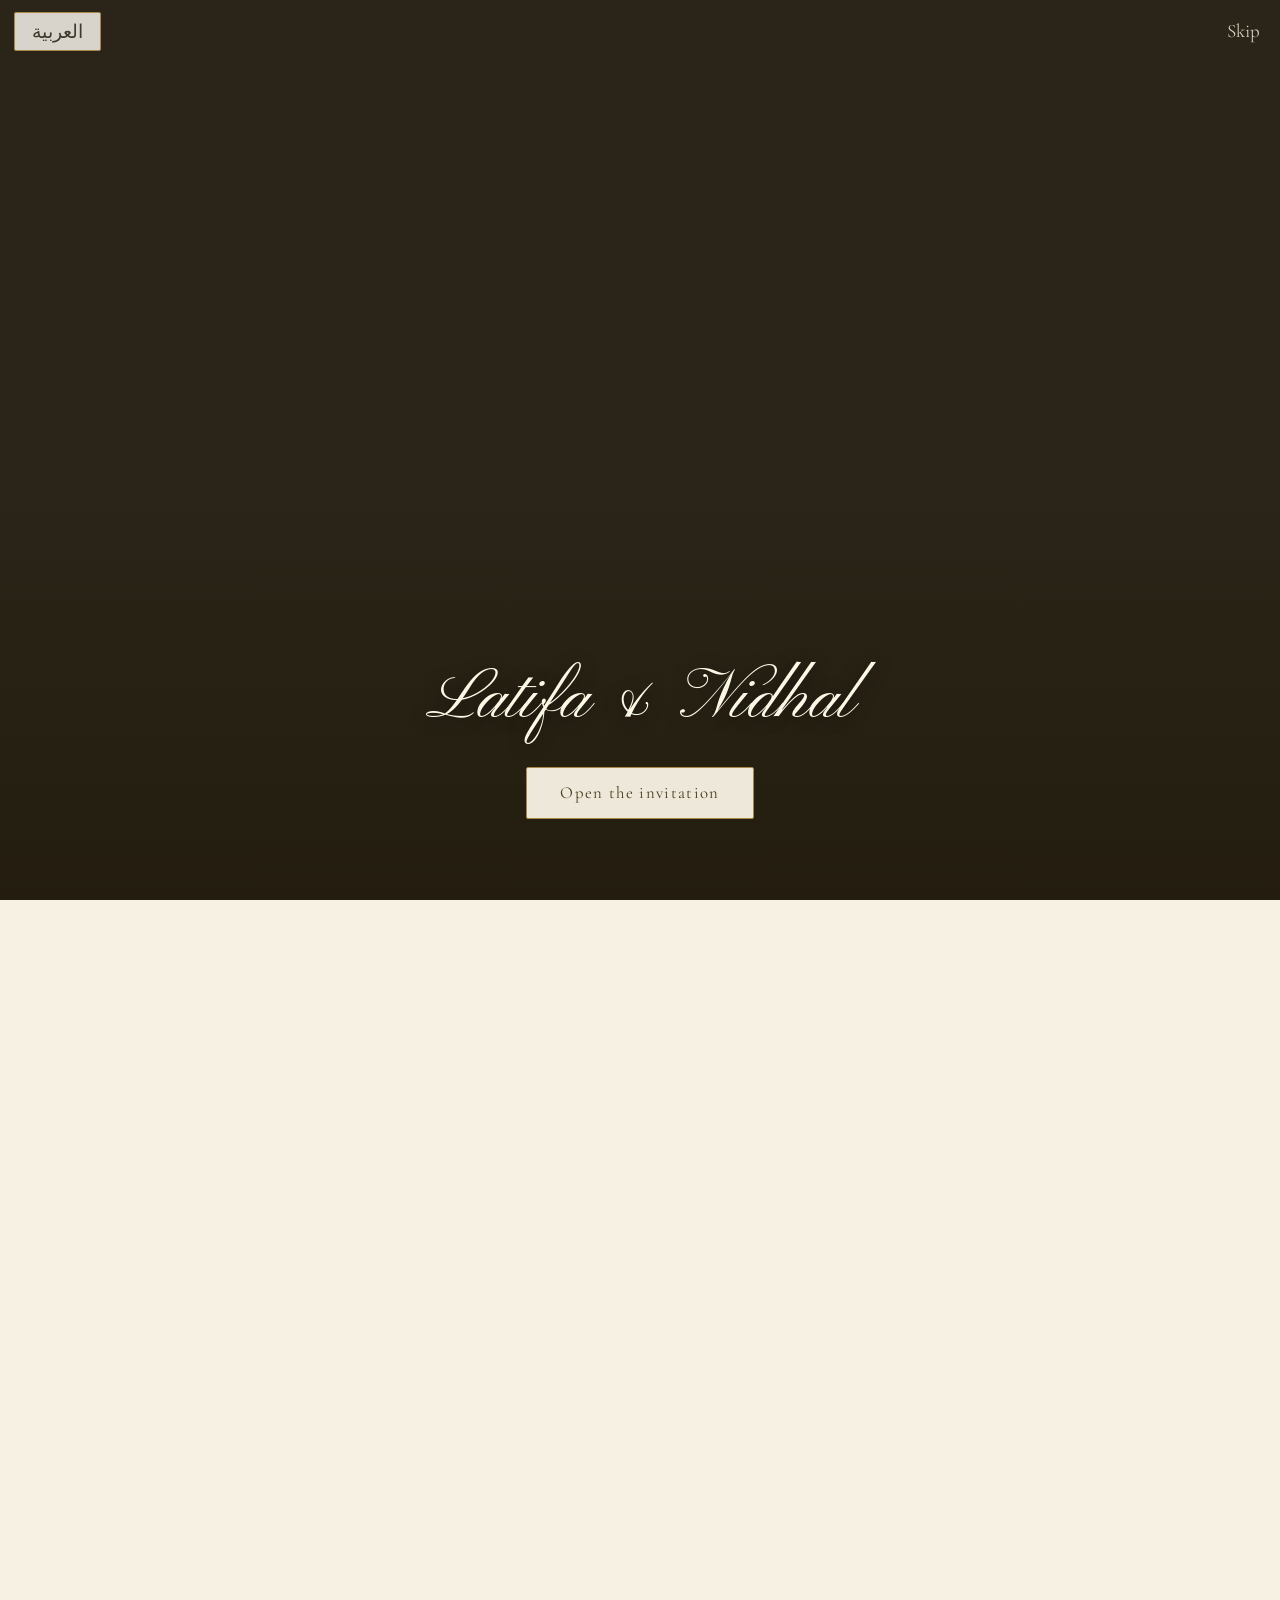
==== commit 993e2d3e: "Add files via upload" ====
--- a/index.html
+++ b/index.html
@@ -1,20 +1,20 @@
 <!DOCTYPE html><html lang="en" dir="ltr"><head><meta charset="utf-8"><title>Latifa & Nidhal</title>
 <meta name="viewport" content="width=device-width, initial-scale=1, viewport-fit=cover">
-<meta name="theme-color" content="#f7f1e3"><meta property="og:image" content="/images/invitation.jpg">
+<meta name="theme-color" content="#f7f1e3"><meta property="og:image" content="/invitation.jpg">
 <link href="https://fonts.googleapis.com/css2?family=Pinyon+Script&family=Cormorant+Garamond:ital,wght@0,400;0,500;1,400&family=Amiri:wght@400;700&family=Aref+Ruqaa:wght@700&display=swap" rel="stylesheet">
 <link rel="stylesheet" href="/styles.css"></head><body>
 <div id="lang"><button id="lb" type="button">العربية</button></div><button id="snd" type="button" aria-label="Sound">♪</button>
 <div id="intro">
- <div class="l" style="background-image:url(/images/golf.jpg)"></div>
- <div class="l" style="background-image:url(/images/arch.jpg)"></div>
- <div class="l" style="background-image:url(/images/gate.jpg)"></div>
+ <div class="l" style="background-image:url(/golf.jpg)"></div>
+ <div class="l" style="background-image:url(/arch.jpg)"></div>
+ <div class="l" style="background-image:url(/gate.jpg)"></div>
  <button id="gate" type="button" aria-label="Open the gate"></button>
  <button id="skip" type="button" data-i="skip">Skip</button>
  <div id="ctl"><div class="script" data-i="names">Latifa &amp; Nidhal</div><button class="b" id="enter" type="button" data-i="enter">Open the invitation</button></div>
 </div>
-<main id="main" style="--hero:url(/images/invitation.jpg)">
+<main id="main" style="--hero:url(/invitation.jpg)">
  <header class="hero"><div>
-  <img class="seal" alt="L&amp;N" src="/images/seal.jpg">
+  <img class="seal" alt="L&amp;N" src="/seal.jpg">
   <p class="fine" data-i="t1">Together with their families,</p>
   <h1 class="script" data-i="names">Latifa &amp; Nidhal</h1>
   <p class="fine" data-i="t2"></p>
@@ -22,9 +22,9 @@
   <p data-i="venue">Flamingo Golf Course, Monastir, Tunisia</p>
  </div></header>
  <section class="s"><h2 data-i="cdh">Until we celebrate</h2><div id="cd"></div></section>
- <section class="s"><img class="pic" alt="" src="/images/arch.jpg"><h2 data-i="prog">The Day</h2>
+ <section class="s"><img class="pic" alt="" src="/arch.jpg"><h2 data-i="prog">The Day</h2>
   <ol class="tl"><li><time>3:30 PM</time><span data-i="p1">Guest Reception</span></li><li><time>4:00 PM</time><span data-i="p2">Marriage Ceremony</span></li><li><time>4:30 PM</time><span data-i="p3">Photography</span></li><li><time>6:00 PM</time><span data-i="p4">Musical Celebration</span></li></ol></section>
- <section class="s"><img class="pic" alt="" src="/images/golf.jpg"><h2 data-i="loc">Location</h2><p data-i="venue">Flamingo Golf Course, Monastir, Tunisia</p>
+ <section class="s"><img class="pic" alt="" src="/golf.jpg"><h2 data-i="loc">Location</h2><p data-i="venue">Flamingo Golf Course, Monastir, Tunisia</p>
   <iframe id="map" title="Map" loading="lazy"></iframe>
   <a class="l2" id="dirl" target="_blank" rel="noopener" data-i="dir">Get directions</a></section>
  <section class="s" id="rsvp"><h2 data-i="rs">Kindly reply</h2><p data-i="rsd">Please reply by 31 December 2026.</p>
